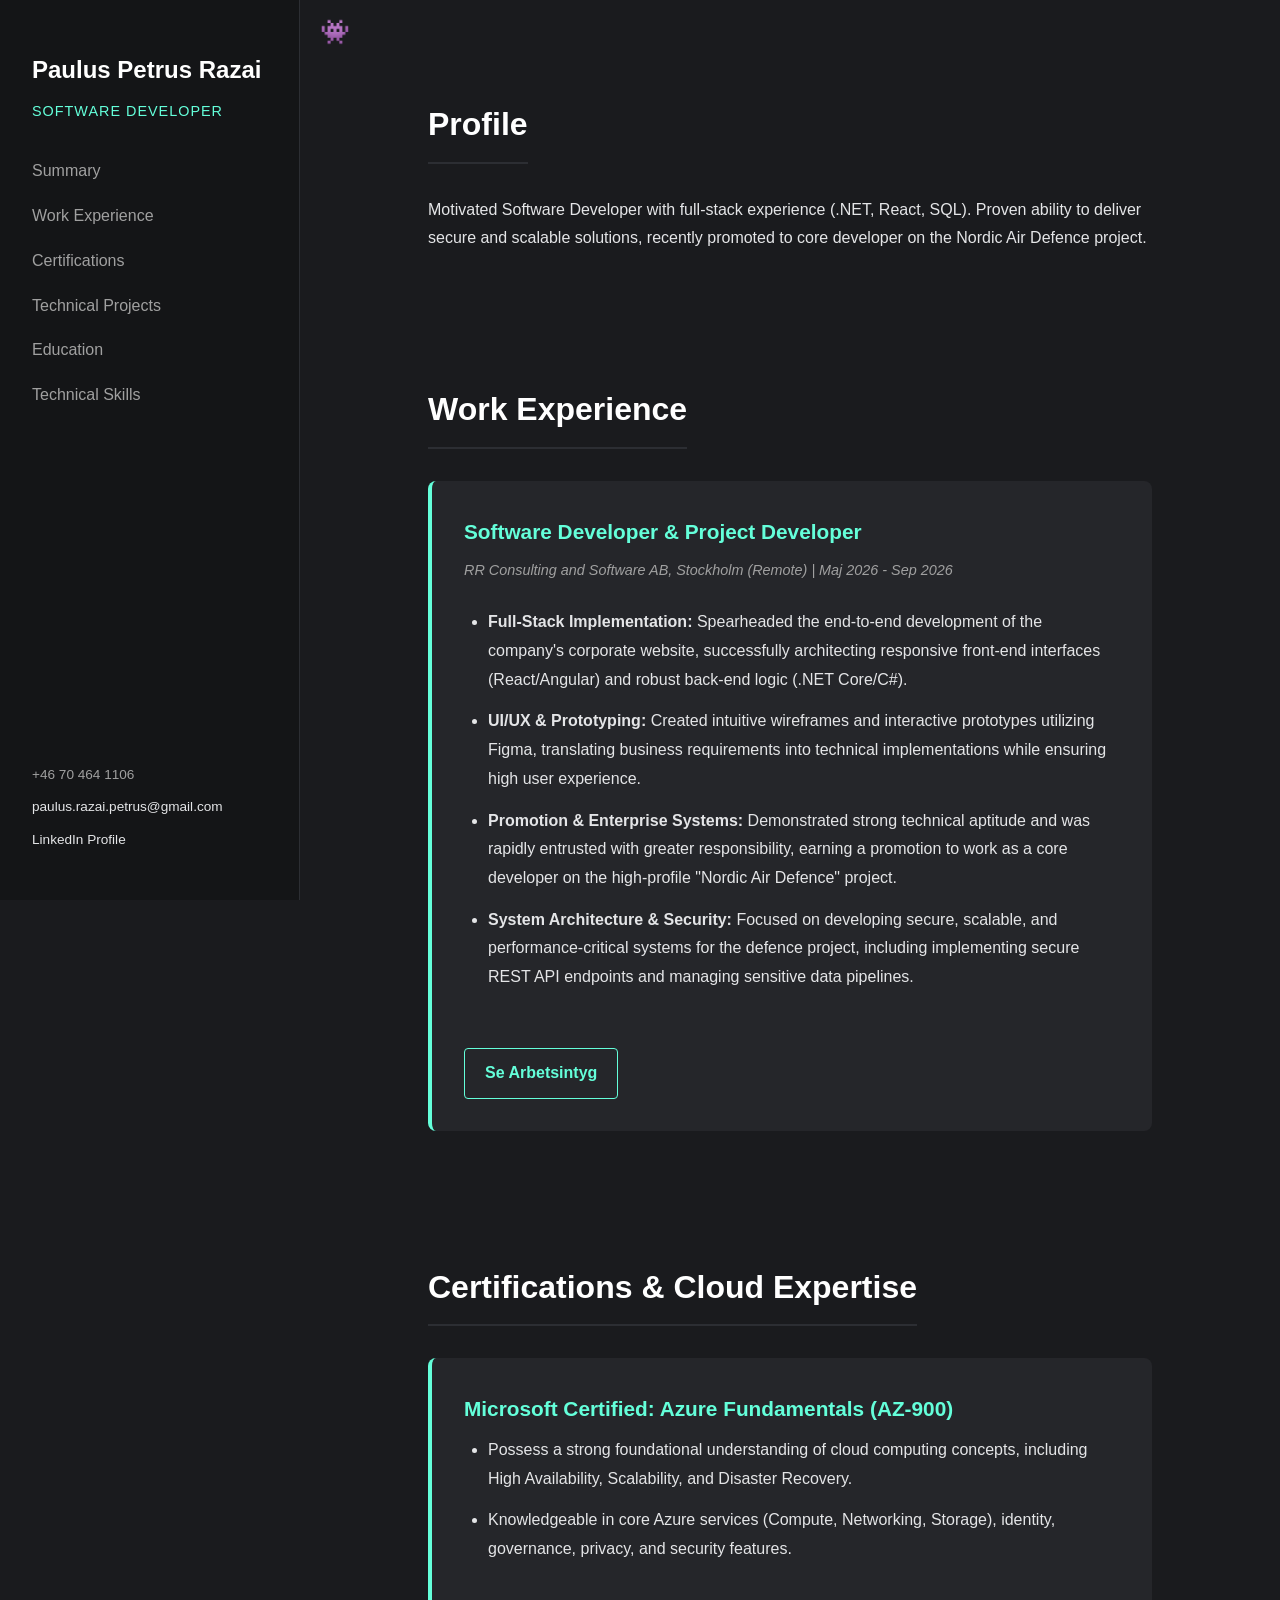
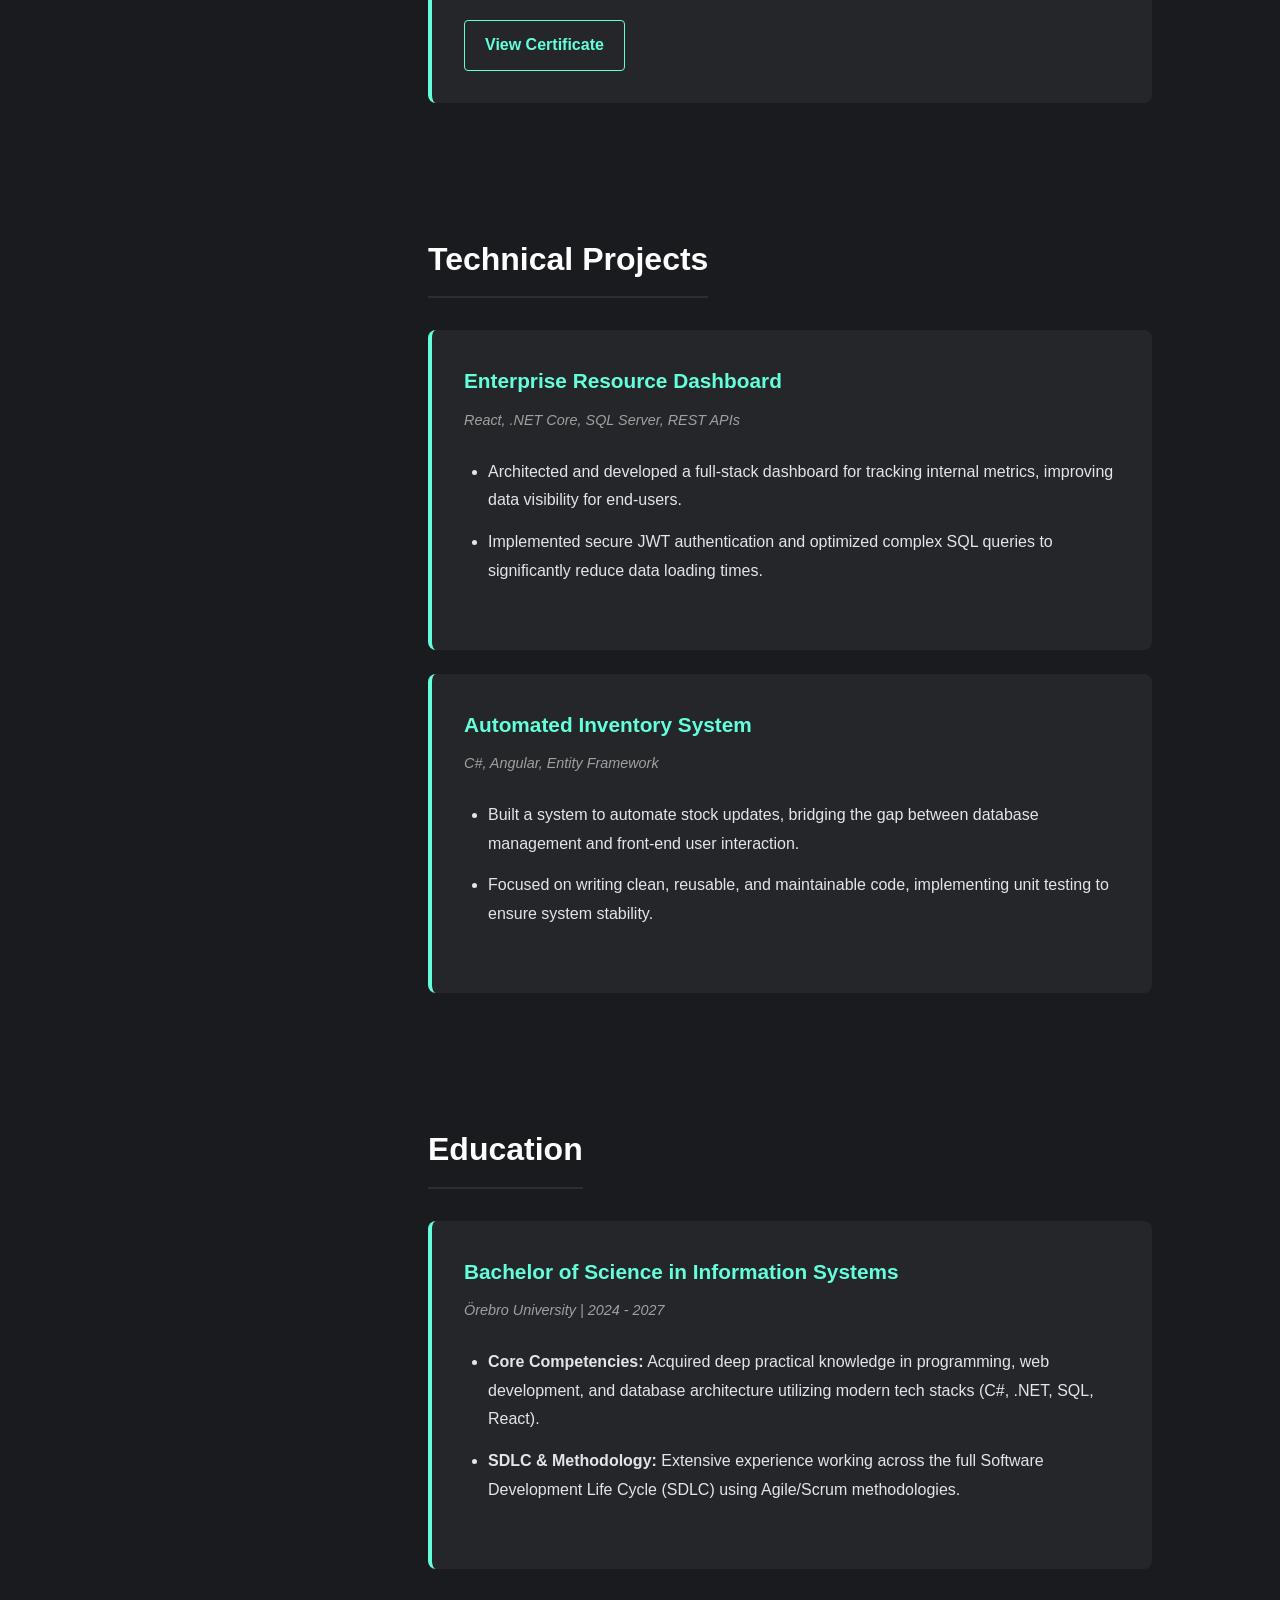
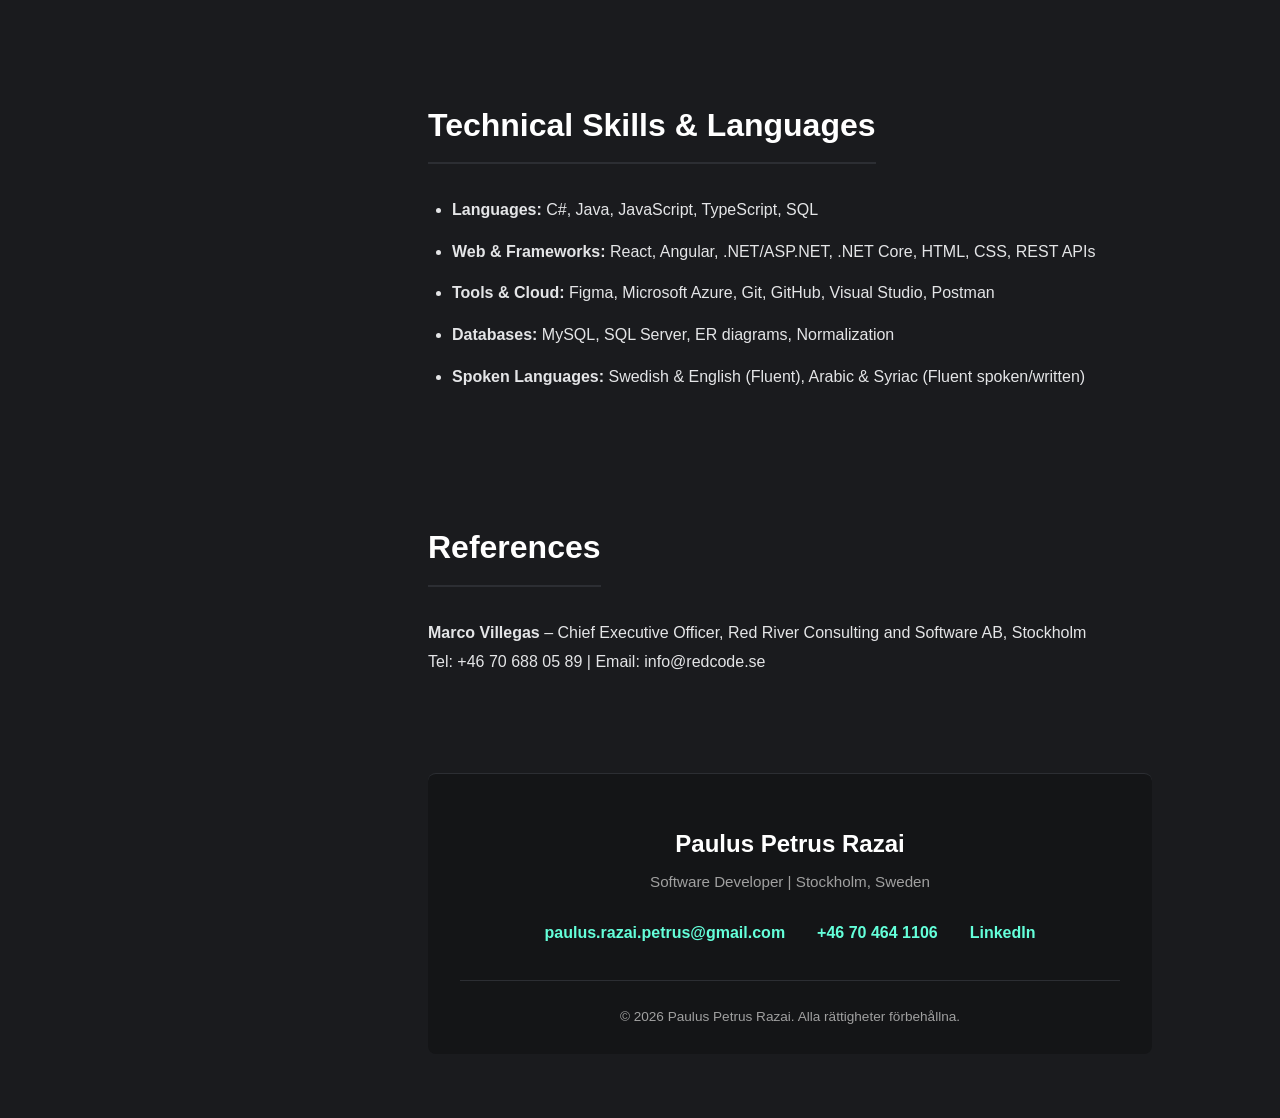
==== index.html @ 46313cf6 "seperate js" ====
<!doctype html>
<html lang="en">
  <head>
    <meta charset="UTF-8" />
    <meta name="viewport" content="width=device-width, initial-scale=1.0" />
    <title>Paulus Razai | Software Developer</title>
    <link rel="stylesheet" href="style.css" />
  </head>
  <body>
    <!-- Den springande gubben -->
    <div id="scroll-runner" class="runner">👾</div>

    <!-- Sidmeny -->
    <nav>
      <h1>Paulus Petrus Razai</h1>
      <p class="title">Software Developer</p>

      <ul>
        <li><a href="#summary">Summary</a></li>
        <li><a href="#experience">Work Experience</a></li>
        <li><a href="#certifications">Certifications</a></li>
        <li><a href="#projects">Technical Projects</a></li>
        <li><a href="#education">Education</a></li>
        <li><a href="#skills">Technical Skills</a></li>
      </ul>

      <div class="contact-info">
        <p>+46 70 464 1106</p>
        <a href="mailto:paulus.razai.petrus@gmail.com"
          >paulus.razai.petrus@gmail.com</a
        >
        <a href="https://www.linkedin.com/in/paulusrazai" target="_blank"
          >LinkedIn Profile</a
        >
      </div>
    </nav>

    <!-- CV Innehåll -->
    <main>
      <section id="summary">
        <h2>Profile</h2>
        <p>
          Motivated Software Developer with full-stack experience (.NET, React,
          SQL). Proven ability to deliver secure and scalable solutions,
          recently promoted to core developer on the Nordic Air Defence project.
        </p>
      </section>

      <section id="experience">
        <h2>Work Experience</h2>

        <div class="job">
          <h3>Software Developer & Project Developer</h3>
          <p class="job-meta">
            RR Consulting and Software AB, Stockholm (Remote) | Maj 2026 - Sep
            2026
          </p>
          <ul class="resume-list">
            <li>
              <strong>Full-Stack Implementation:</strong> Spearheaded the
              end-to-end development of the company's corporate website,
              successfully architecting responsive front-end interfaces
              (React/Angular) and robust back-end logic (.NET Core/C#).
            </li>
            <li>
              <strong>UI/UX & Prototyping:</strong> Created intuitive wireframes
              and interactive prototypes utilizing Figma, translating business
              requirements into technical implementations while ensuring high
              user experience.
            </li>
            <li>
              <strong>Promotion & Enterprise Systems:</strong> Demonstrated
              strong technical aptitude and was rapidly entrusted with greater
              responsibility, earning a promotion to work as a core developer on
              the high-profile "Nordic Air Defence" project.
            </li>
            <li>
              <strong>System Architecture & Security:</strong> Focused on
              developing secure, scalable, and performance-critical systems for
              the defence project, including implementing secure REST API
              endpoints and managing sensitive data pipelines.
            </li>
          </ul>
          <a href="assets/Arbetsintyg - Paulus.pdf" class="btn" target="_blank"
            >Se Arbetsintyg</a
          >
        </div>
      </section>

      <section id="certifications">
        <h2>Certifications & Cloud Expertise</h2>

        <div class="cert-card">
          <h3>Microsoft Certified: Azure Fundamentals (AZ-900)</h3>
          <ul class="resume-list">
            <li>
              Possess a strong foundational understanding of cloud computing
              concepts, including High Availability, Scalability, and Disaster
              Recovery.
            </li>
            <li>
              Knowledgeable in core Azure services (Compute, Networking,
              Storage), identity, governance, privacy, and security features.
            </li>
          </ul>
          <a
            href="https://learn.microsoft.com/api/credentials/share/sv-se/PaulusRazai-4351/CFF54F67EDD32709?sharingId=A875569733AAE2DD"
            class="btn"
            target="_blank"
            >View Certificate</a
          >
        </div>
      </section>

      <section id="projects">
        <h2>Technical Projects</h2>

        <div class="job">
          <h3>Enterprise Resource Dashboard</h3>
          <p class="job-meta">React, .NET Core, SQL Server, REST APIs</p>
          <ul class="resume-list">
            <li>
              Architected and developed a full-stack dashboard for tracking
              internal metrics, improving data visibility for end-users.
            </li>
            <li>
              Implemented secure JWT authentication and optimized complex SQL
              queries to significantly reduce data loading times.
            </li>
          </ul>
        </div>

        <div class="job">
          <h3>Automated Inventory System</h3>
          <p class="job-meta">C#, Angular, Entity Framework</p>
          <ul class="resume-list">
            <li>
              Built a system to automate stock updates, bridging the gap between
              database management and front-end user interaction.
            </li>
            <li>
              Focused on writing clean, reusable, and maintainable code,
              implementing unit testing to ensure system stability.
            </li>
          </ul>
        </div>
      </section>

      <section id="education">
        <h2>Education</h2>

        <div class="job">
          <h3>Bachelor of Science in Information Systems</h3>
          <p class="job-meta">Örebro University | 2024 - 2027</p>
          <ul class="resume-list">
            <li>
              <strong>Core Competencies:</strong> Acquired deep practical
              knowledge in programming, web development, and database
              architecture utilizing modern tech stacks (C#, .NET, SQL, React).
            </li>
            <li>
              <strong>SDLC & Methodology:</strong> Extensive experience working
              across the full Software Development Life Cycle (SDLC) using
              Agile/Scrum methodologies.
            </li>
          </ul>
        </div>
      </section>

      <section id="skills">
        <h2>Technical Skills & Languages</h2>
        <ul class="resume-list">
          <li>
            <strong>Languages:</strong> C#, Java, JavaScript, TypeScript, SQL
          </li>
          <li>
            <strong>Web & Frameworks:</strong> React, Angular, .NET/ASP.NET,
            .NET Core, HTML, CSS, REST APIs
          </li>
          <li>
            <strong>Tools & Cloud:</strong> Figma, Microsoft Azure, Git, GitHub,
            Visual Studio, Postman
          </li>
          <li>
            <strong>Databases:</strong> MySQL, SQL Server, ER diagrams,
            Normalization
          </li>
          <li>
            <strong>Spoken Languages:</strong> Swedish & English (Fluent),
            Arabic & Syriac (Fluent spoken/written)
          </li>
        </ul>
      </section>

      <section id="references">
        <h2>References</h2>
        <p>
          <strong>Marco Villegas</strong> – Chief Executive Officer, Red River
          Consulting and Software AB, Stockholm<br />
          Tel: +46 70 688 05 89 | Email: info@redcode.se
        </p>
      </section>

      <!-- Längst ner i main-taggen -->
      <footer>
        <div class="footer-content">
          <h3>Paulus Petrus Razai</h3>
          <p>Software Developer | Stockholm, Sweden</p>
          <div class="footer-links">
            <a href="mailto:paulus.razai.petrus@gmail.com"
              >paulus.razai.petrus@gmail.com</a
            >
            <a href="tel:+46704641106">+46 70 464 1106</a>
            <a href="https://www.linkedin.com/in/paulusrazai" target="_blank"
              >LinkedIn</a
            >
          </div>
        </div>
        <div class="footer-bottom">
          <p>&copy; 2026 Paulus Petrus Razai. Alla rättigheter förbehållna.</p>
        </div>
      </footer>
    </main>
    <script src="script.js"></script>
  </body>
</html>
---- style.css ----
/* Grundinställningar för en luftig och modern känsla */
:root {
  --bg-color: #1a1b1e;
  --sidebar-bg: #141517;
  --text-main: #e4e5e7;
  --text-muted: #a0a0a0;
  --accent: #64ffda;
  --accent-hover: #4cdbba;
}

* {
  box-sizing: border-box;
  margin: 0;
  padding: 0;
}

html {
  scroll-behavior: smooth;
}

body {
  font-family: "Segoe UI", Tahoma, Geneva, Verdana, sans-serif;
  background-color: var(--bg-color);
  color: var(--text-main);
  line-height: 1.8;
  display: flex;
}

/* Sidmenyn (Fixed) */
nav {
  width: 300px;
  background-color: var(--sidebar-bg);
  height: 100vh;
  position: fixed;
  padding: 3rem 2rem;
  display: flex;
  flex-direction: column;
  border-right: 1px solid #2c2e33;
}

nav h1 {
  font-size: 1.5rem;
  margin-bottom: 0.5rem;
  color: #ffffff;
}

nav p.title {
  color: var(--accent);
  font-size: 0.9rem;
  margin-bottom: 2rem;
  text-transform: uppercase;
  letter-spacing: 1px;
}

nav ul {
  list-style: none;
  display: flex;
  flex-direction: column;
  gap: 1rem;
}

nav ul li a {
  color: var(--text-muted);
  text-decoration: none;
  font-size: 1rem;
  transition: color 0.3s ease;
}

nav ul li a:hover {
  color: var(--accent);
}

.contact-info {
  margin-top: auto;
  font-size: 0.85rem;
  color: var(--text-muted);
}

.contact-info a {
  color: var(--text-main);
  text-decoration: none;
  display: block;
  margin-top: 0.5rem;
}

/* Huvudinnehållet */
main {
  margin-left: 300px;
  padding: 4rem 10%;
  max-width: 1200px;
}

section {
  margin-bottom: 6rem;
  padding-top: 2rem;
}

h2 {
  font-size: 2rem;
  margin-bottom: 2rem;
  color: #ffffff;
  border-bottom: 2px solid #2c2e33;
  padding-bottom: 0.5rem;
  display: inline-block;
}

h3 {
  font-size: 1.3rem;
  color: var(--accent);
  margin-bottom: 0.5rem;
}

.job-meta {
  color: var(--text-muted);
  font-size: 0.9rem;
  margin-bottom: 1.5rem;
  font-style: italic;
}

ul.resume-list {
  list-style-type: disc;
  padding-left: 1.5rem;
  margin-bottom: 2rem;
}

ul.resume-list li {
  margin-bottom: 0.8rem;
}

/* Certifikat-knappar */
.cert-card {
  background-color: #25262a;
  padding: 2rem;
  border-radius: 8px;
  border-left: 4px solid var(--accent);
  margin-bottom: 1.5rem;
}

.btn {
  display: inline-block;
  margin-top: 1.5rem;
  padding: 10px 20px;
  background-color: transparent;
  color: var(--accent);
  border: 1px solid var(--accent);
  border-radius: 4px;
  text-decoration: none;
  font-weight: bold;
  transition: all 0.3s ease;
}

.btn:hover {
  background-color: var(--accent);
  color: var(--bg-color);
}

/* Mobilanpassning */
/* Mobilanpassning */
@media (max-width: 900px) {
  body {
    flex-direction: column;
  }
  nav {
    width: 100%;
    height: auto;
    position: sticky; /* Gör att menyn låses fast i toppen */
    top: 0;
    z-index: 1000;
    padding: 1rem 5%;
    border-right: none;
    border-bottom: 1px solid #2c2e33;
    background-color: var(
      --sidebar-bg
    ); /* Svart bakgrund så texten inte krockar */
    display: flex;
    flex-direction: column;
  }
  nav h1 {
    font-size: 1.2rem;
    margin-bottom: 0;
  }
  nav p.title,
  .contact-info {
    display: none; /* Döljs i menyn på mobilen för att spara skärmhöjd */
  }
  nav ul {
    flex-direction: row;
    overflow-x: auto; /* Låter menylänkarna skrollas i sidled */
    white-space: nowrap;
    gap: 1.5rem;
    padding-top: 0.8rem;
    padding-bottom: 0.2rem;
  }
  /* Gömmer den fula skroll-listen men behåller funktionen */
  nav ul::-webkit-scrollbar {
    display: none;
  }
  main {
    margin-left: 0;
    padding: 2rem 5%;
  }
}

/* --- Sväveffekt på jobberfarenheter och certifikat --- */
/* Uppdatera den befintliga .cert-card så här, och lägg till .job bredvid */
.cert-card,
.job {
  background-color: #25262a;
  padding: 2rem;
  border-radius: 8px;
  border-left: 4px solid var(--accent);
  margin-bottom: 1.5rem;
  transition:
    transform 0.3s ease,
    box-shadow 0.3s ease;
}

.job:hover,
.cert-card:hover {
  transform: translateY(-6px);
  box-shadow: 0 12px 24px rgba(0, 0, 0, 0.4);
}

/* --- Mjuka inladdningsanimationer för hela sidan --- */
@keyframes fadeSlideUp {
  from {
    opacity: 0;
    transform: translateY(30px);
  }
  to {
    opacity: 1;
    transform: translateY(0);
  }
}

section {
  animation: fadeSlideUp 0.8s ease-out forwards;
  opacity: 0; /* Håller sektionen osynlig tills animationen startar */
}

/* Fördröjer varje sektion lite grann för en kaskad-effekt */
section:nth-of-type(1) {
  animation-delay: 0.1s;
}
section:nth-of-type(2) {
  animation-delay: 0.3s;
}
section:nth-of-type(3) {
  animation-delay: 0.5s;
}
section:nth-of-type(4) {
  animation-delay: 0.7s;
}
section:nth-of-type(5) {
  animation-delay: 0.9s;
}
section:nth-of-type(6) {
  animation-delay: 1.1s;
}

/* --- Sidfot (Footer) --- */
footer {
  background-color: var(--sidebar-bg);
  padding: 3rem 2rem 1.5rem;
  margin-top: 4rem; /* Skapar luft mellan referenserna och sidfoten */
  border-top: 1px solid #2c2e33;
  border-radius: 8px;
  text-align: center;
  animation: fadeSlideUp 1.3s ease-out forwards;
  opacity: 0;
}

.footer-content h3 {
  font-size: 1.5rem;
  color: #ffffff;
  margin-bottom: 0.2rem;
  border-bottom: none;
}

.footer-content p {
  color: var(--text-muted);
  margin-bottom: 1.5rem;
  font-size: 0.95rem;
}

.footer-links {
  display: flex;
  justify-content: center;
  gap: 2rem;
  margin-bottom: 2rem;
  flex-wrap: wrap; /* Gör att länkarna hamnar på nya rader om skärmen är väldigt smal */
}

.footer-links a {
  color: var(--accent);
  text-decoration: none;
  font-weight: bold;
  transition: color 0.3s ease;
}

.footer-links a:hover {
  color: var(--bg-color);
  background-color: var(--accent);
  padding: 0 5px;
  border-radius: 3px;
}

.footer-bottom {
  border-top: 1px solid #2c2e33;
  padding-top: 1.5rem;
  font-size: 0.85rem;
  color: var(--text-muted);
}

/* --- Den springande roboten --- */
#scroll-runner {
  position: fixed;
  top: 10px; /* Högst upp på datorskärmar */
  left: 0;
  font-size: 1.5rem;
  z-index: 10000;
  pointer-events: none;
  transition: transform 0.15s ease-out;
}

/* Anpassning enbart för mobilskärmar */
@media (max-width: 900px) {
  #scroll-runner {
    top: 130px; /* Flyttas ner under menyn på mobilen */
  }
}

/* Skapar en studsande löprörelse */
.runner {
  display: inline-block;
  animation: robotRun 0.4s infinite alternate ease-in-out;
}

@keyframes robotRun {
  0% {
    transform: translateY(0) scaleX(var(--dir, 1));
  }
  100% {
    transform: translateY(-4px) scaleX(var(--dir, 1));
  }
}
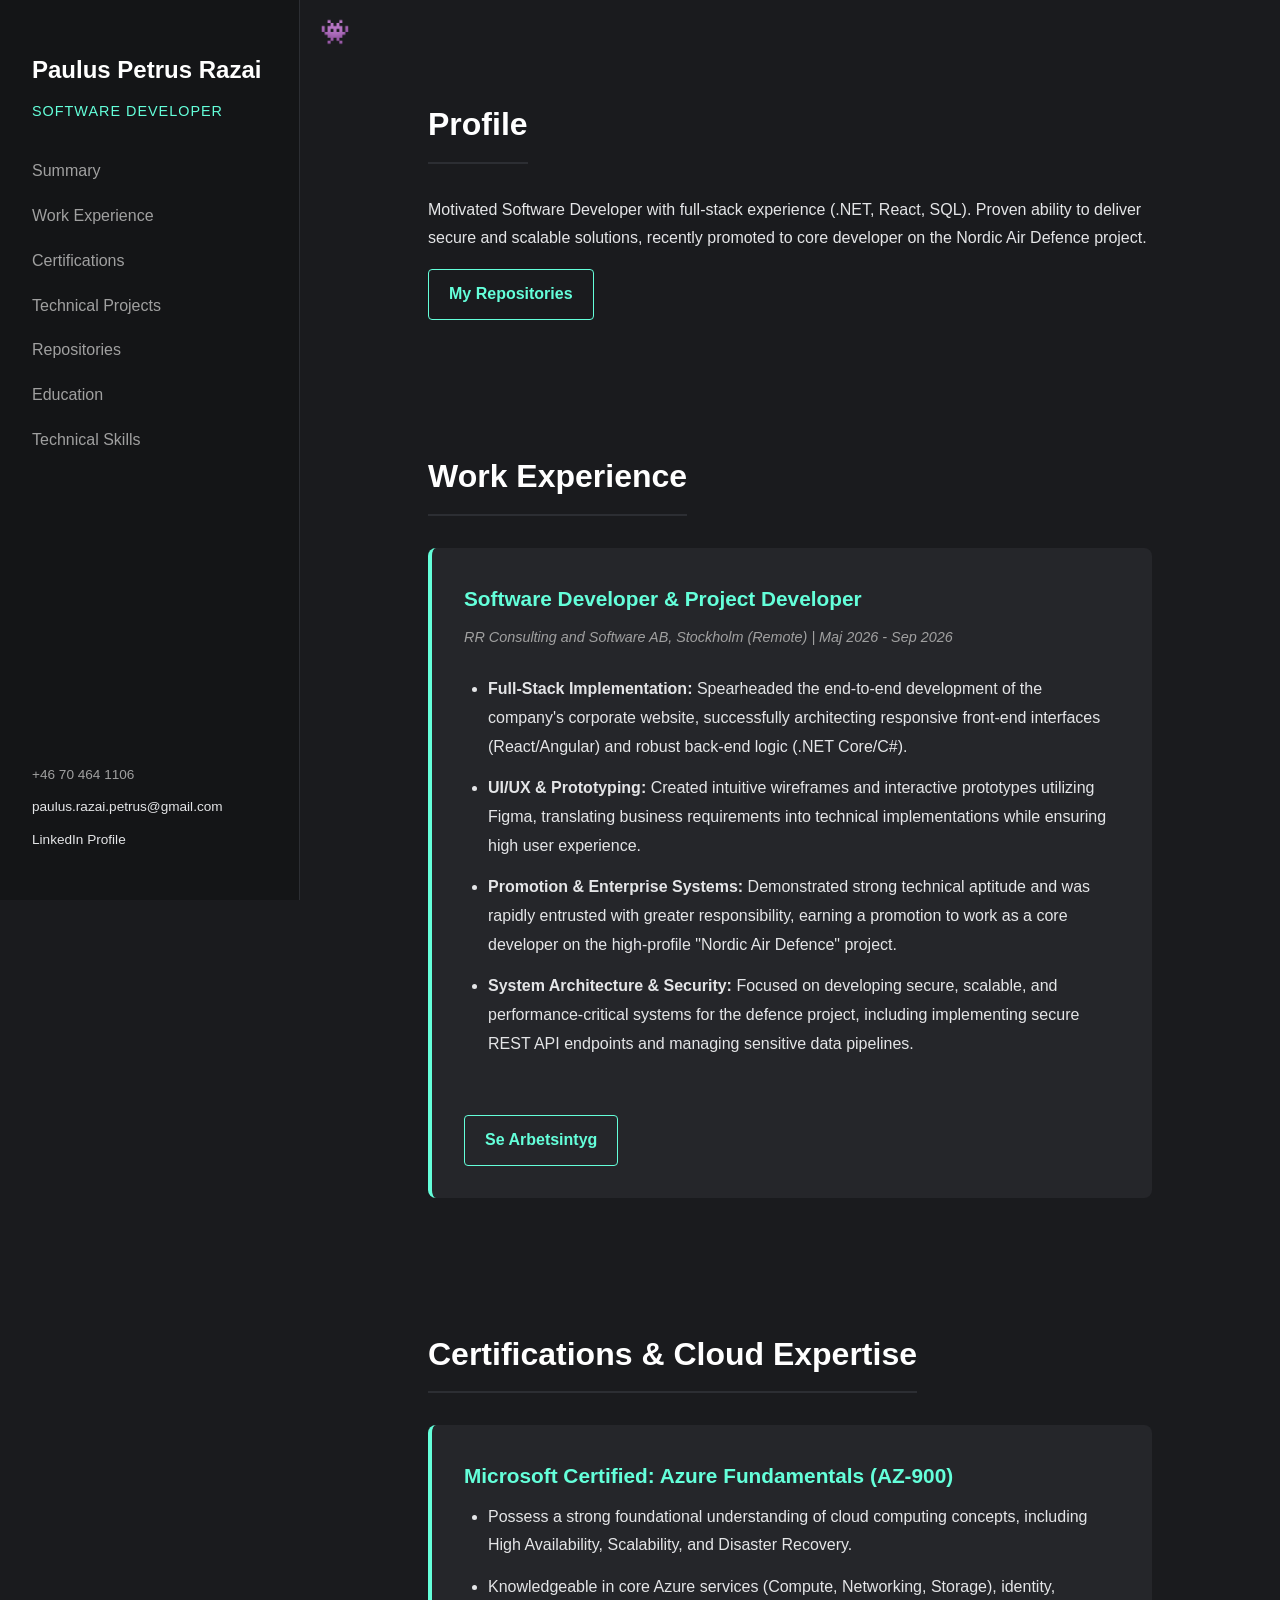
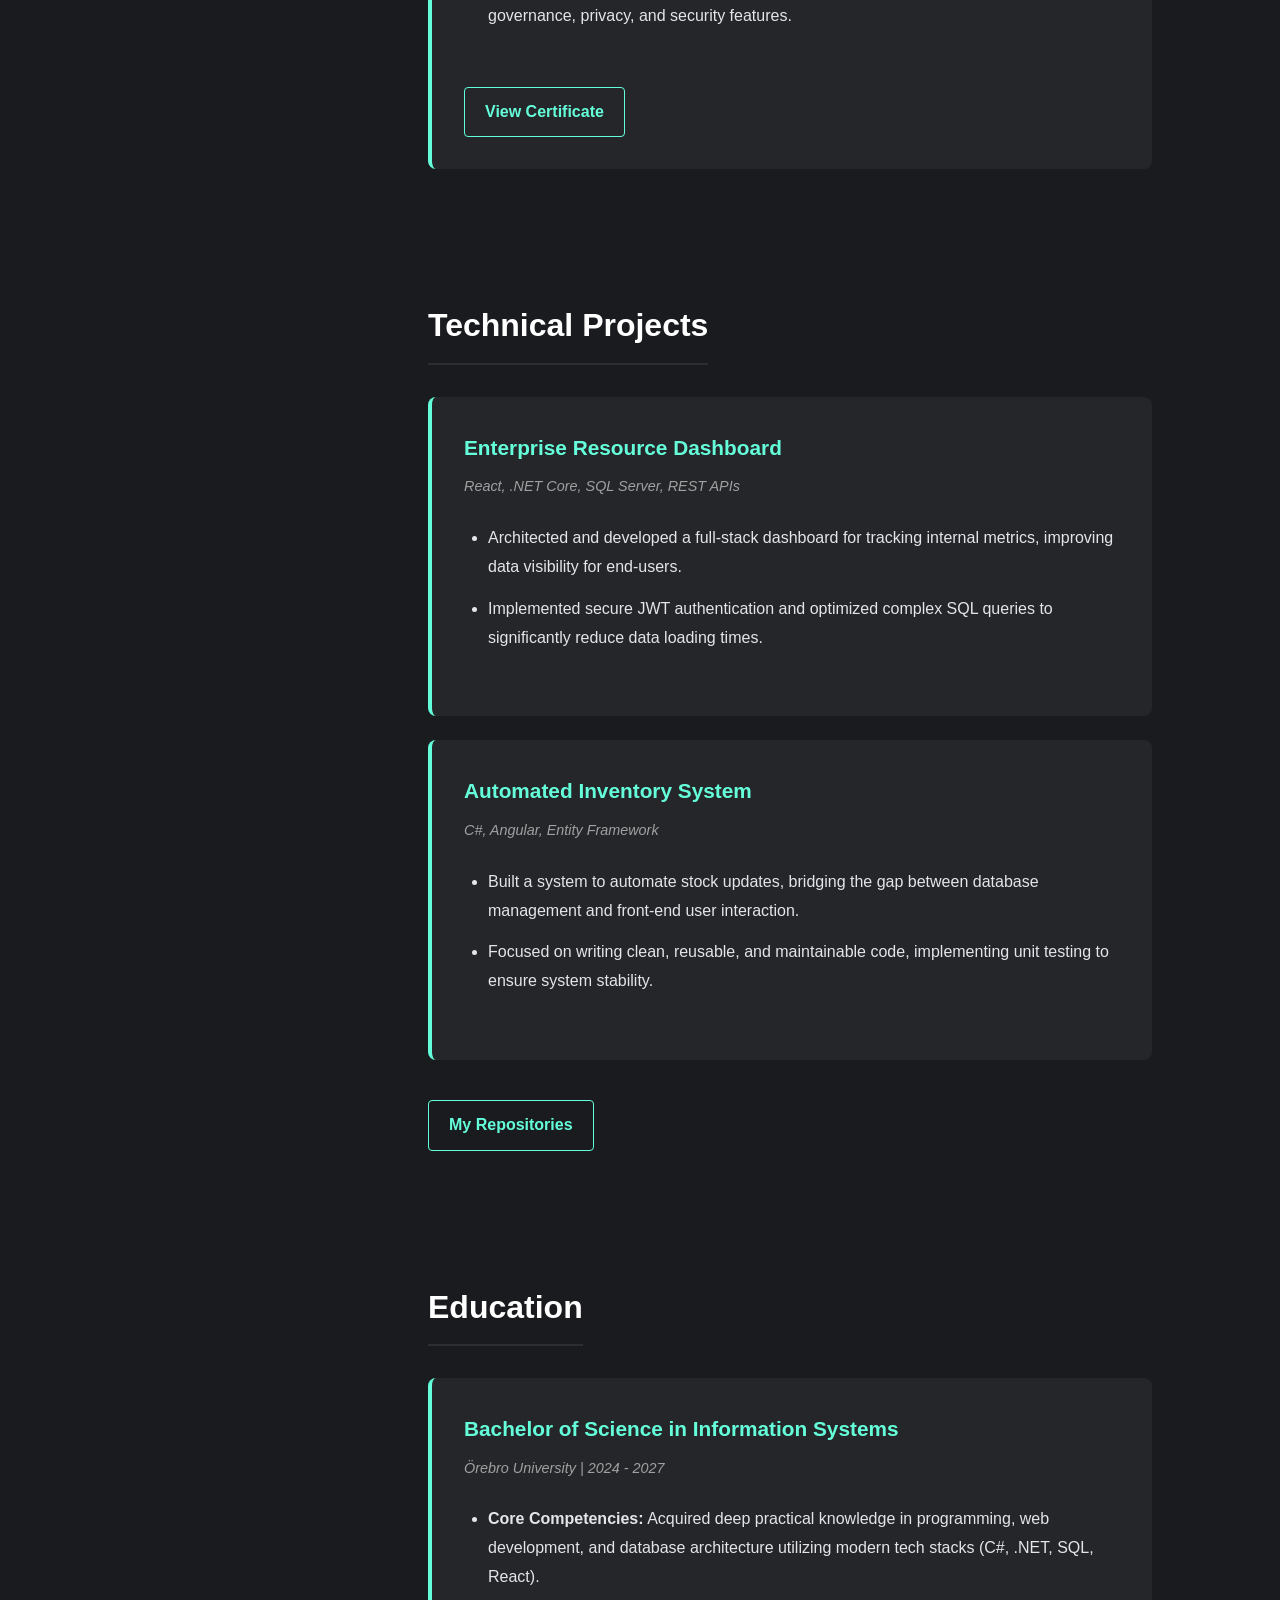
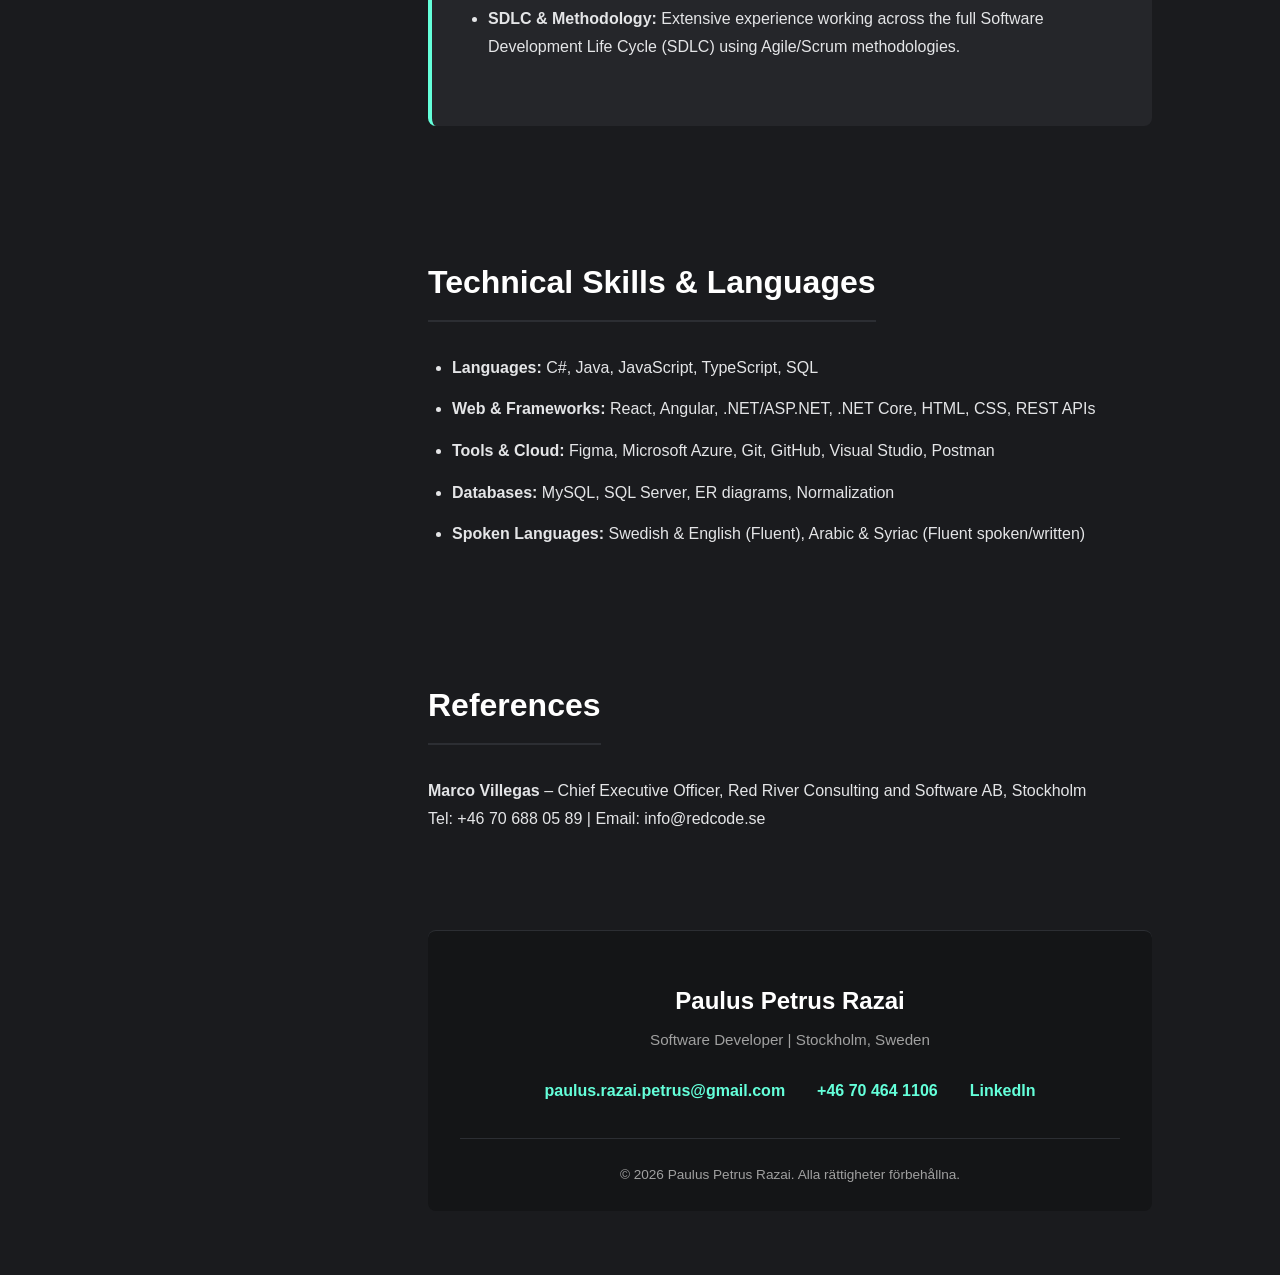
==== commit 1e192c9c: "repo buttons" ====
--- a/index.html
+++ b/index.html
@@ -20,6 +20,7 @@
         <li><a href="#experience">Work Experience</a></li>
         <li><a href="#certifications">Certifications</a></li>
         <li><a href="#projects">Technical Projects</a></li>
+        <li><a href="projects.html">Repositories</a></li>
         <li><a href="#education">Education</a></li>
         <li><a href="#skills">Technical Skills</a></li>
       </ul>
@@ -44,6 +45,9 @@
           SQL). Proven ability to deliver secure and scalable solutions,
           recently promoted to core developer on the Nordic Air Defence project.
         </p>
+        <a href="projects.html" class="btn" style="margin-top: 1rem"
+          >My Repositories</a
+        >
       </section>
 
       <section id="experience">
@@ -144,6 +148,9 @@
             </li>
           </ul>
         </div>
+        <a href="projects.html" class="btn" style="margin-top: 1rem"
+          >My Repositories</a
+        >
       </section>
 
       <section id="education">
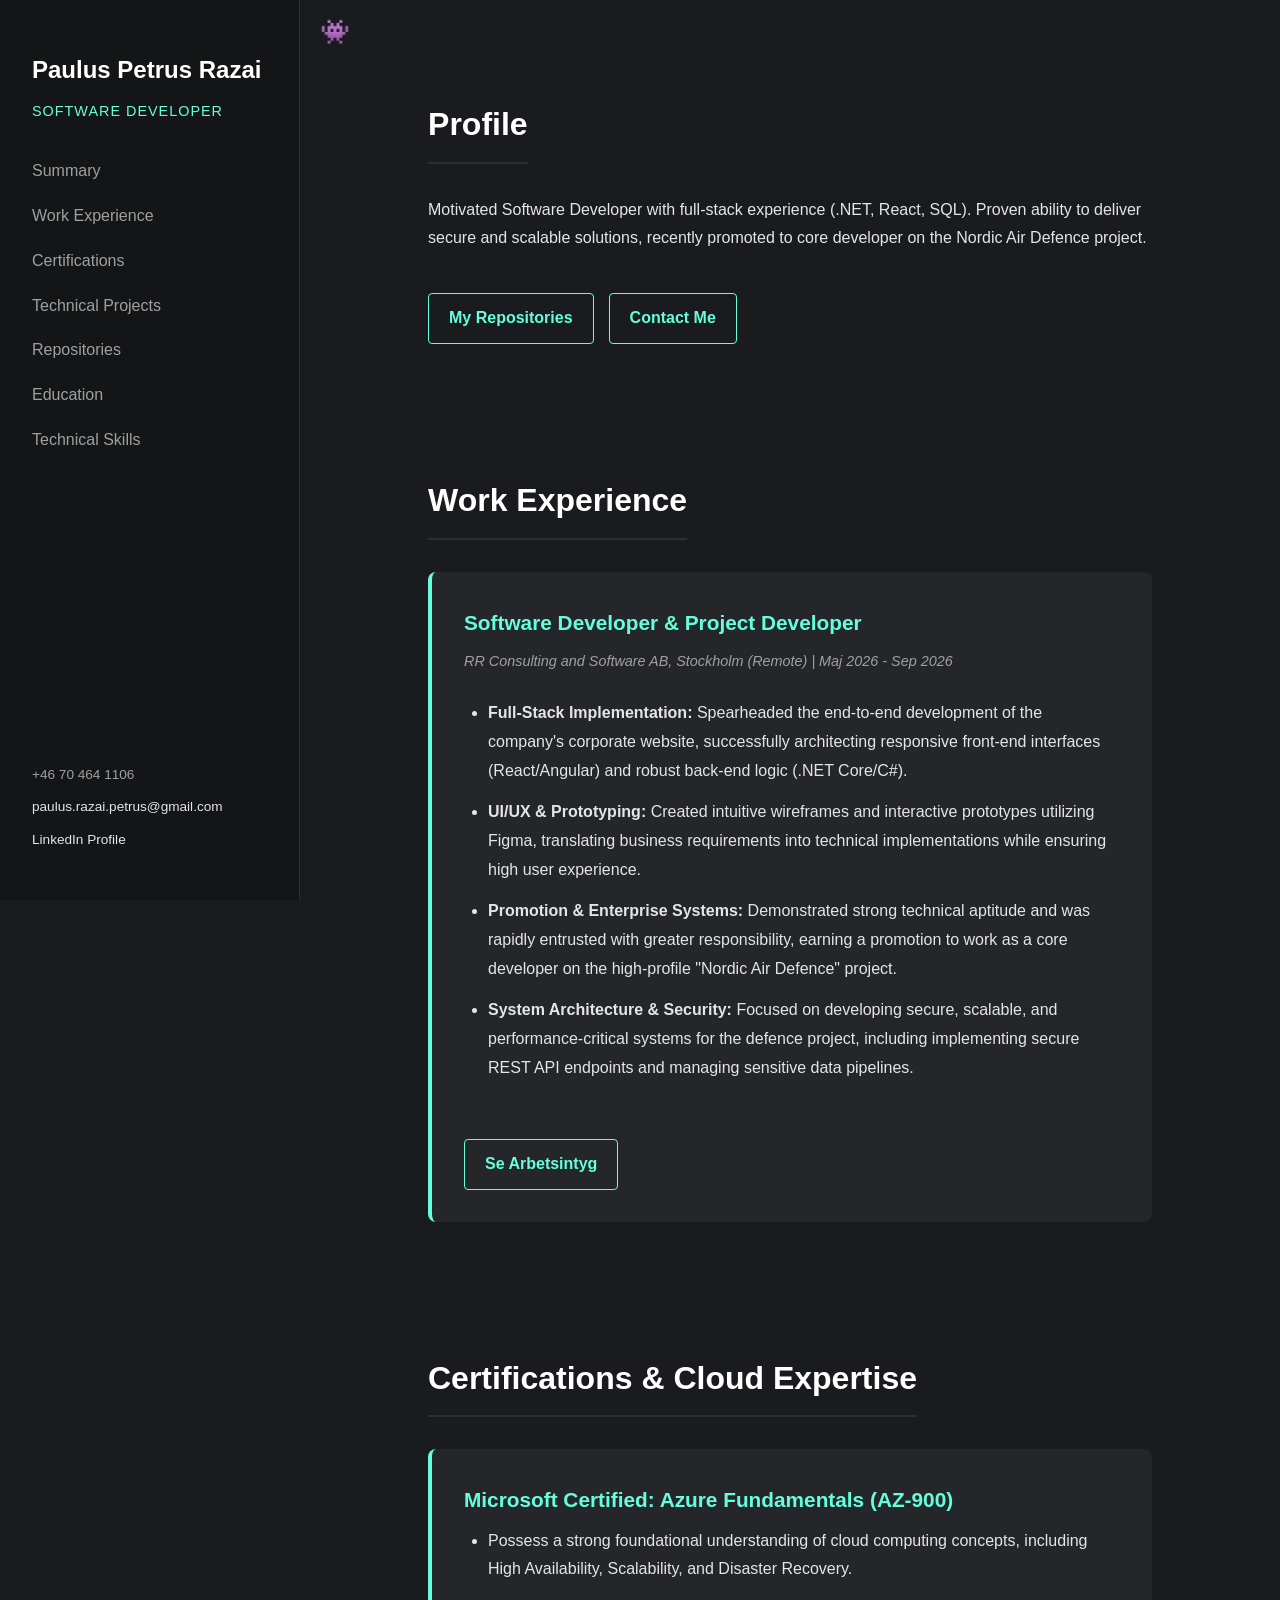
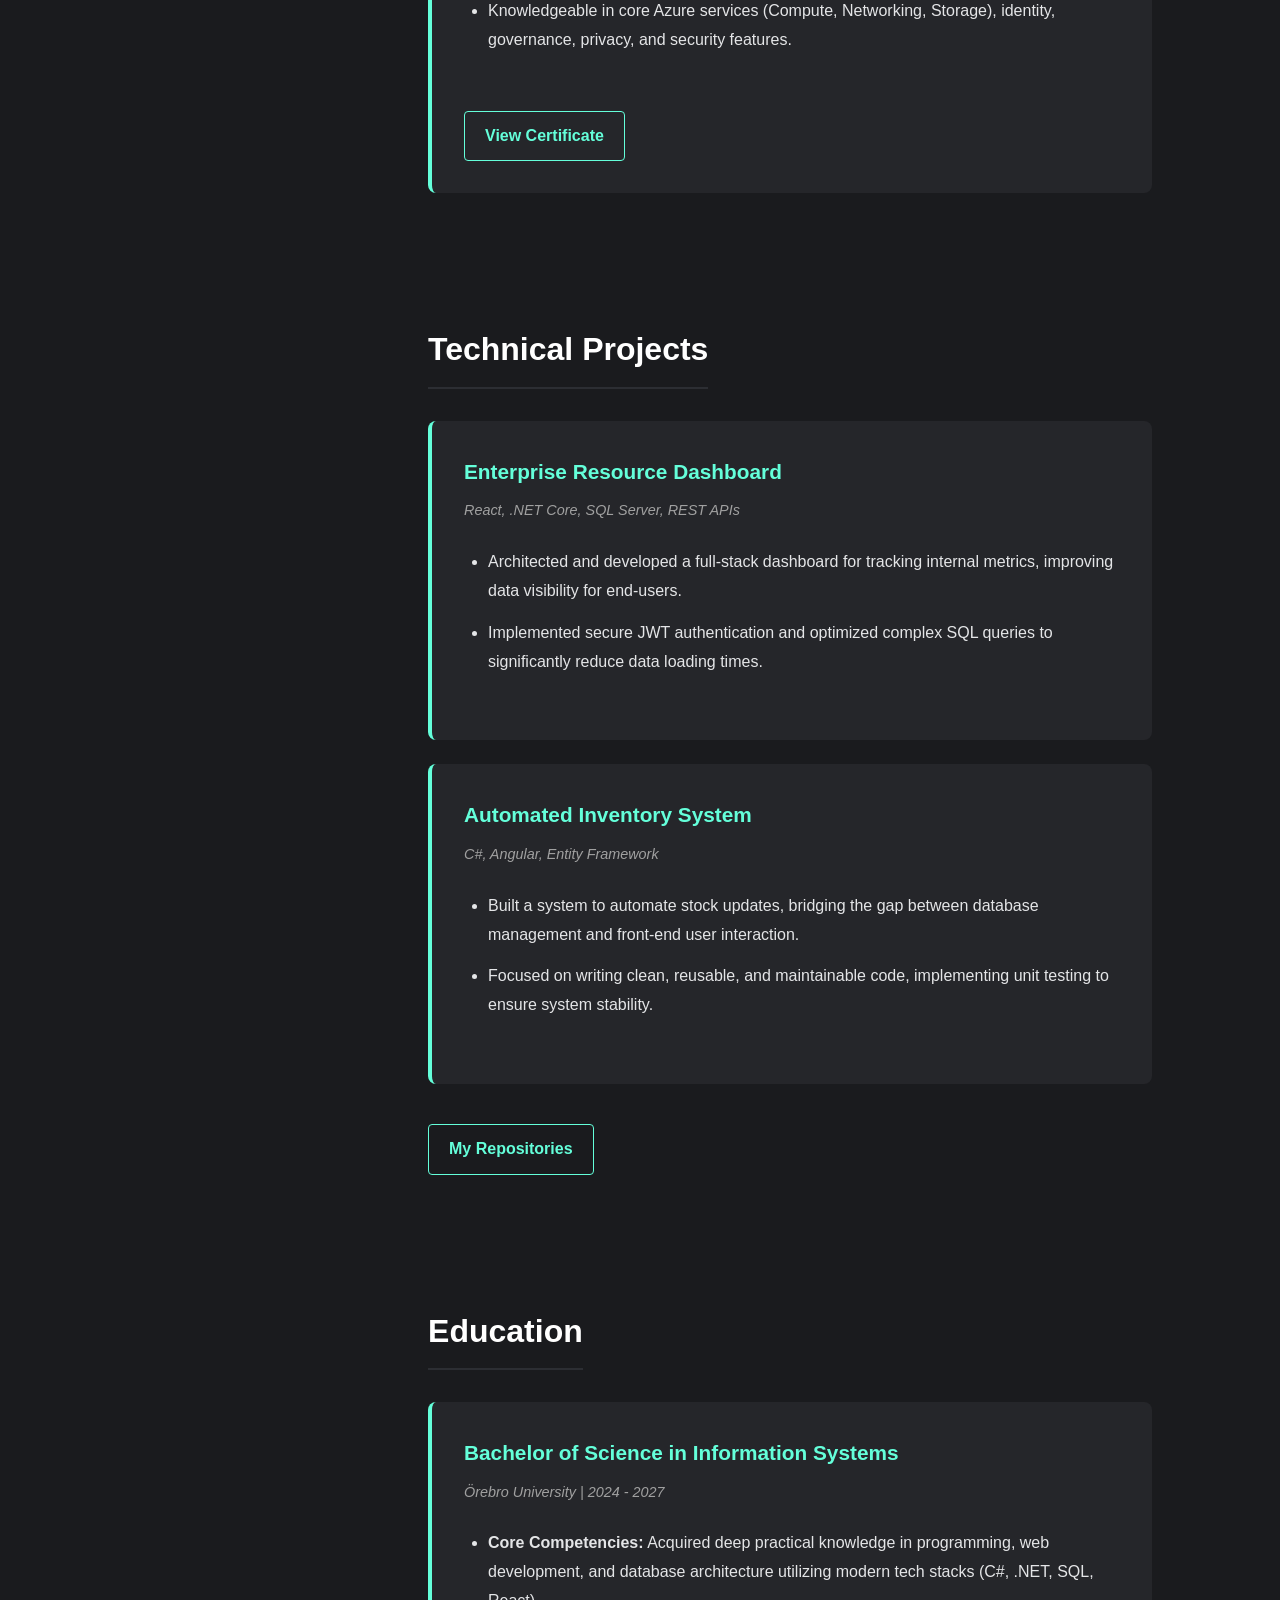
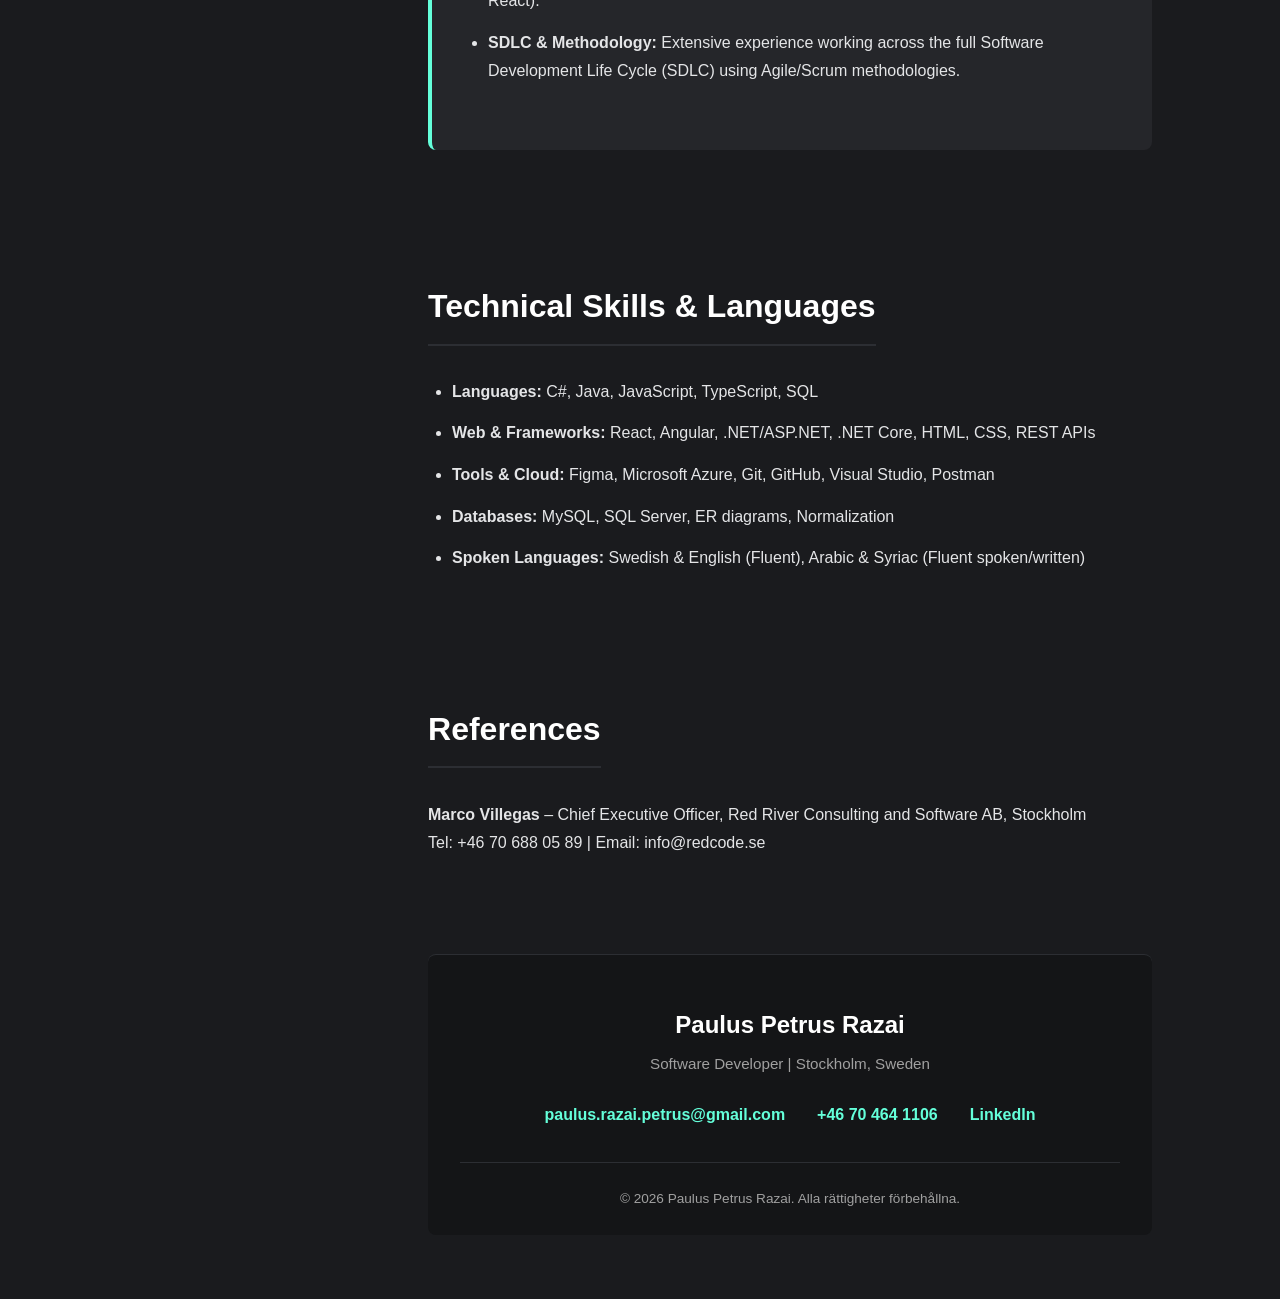
==== commit c1dc3c37: "contact me" ====
--- a/index.html
+++ b/index.html
@@ -45,9 +45,13 @@
           SQL). Proven ability to deliver secure and scalable solutions,
           recently promoted to core developer on the Nordic Air Defence project.
         </p>
-        <a href="projects.html" class="btn" style="margin-top: 1rem"
-          >My Repositories</a
-        >
+
+        <div
+          style="display: flex; gap: 15px; margin-top: 1rem; flex-wrap: wrap"
+        >
+          <a href="projects.html" class="btn">My Repositories</a>
+          <a href="#contact-footer" class="btn">Contact Me</a>
+        </div>
       </section>
 
       <section id="experience">
@@ -209,7 +213,7 @@
       </section>
 
       <!-- Längst ner i main-taggen -->
-      <footer>
+      <footer id="contact-footer">
         <div class="footer-content">
           <h3>Paulus Petrus Razai</h3>
           <p>Software Developer | Stockholm, Sweden</p>
--- a/style.css
+++ b/style.css
@@ -326,7 +326,7 @@
 /* Anpassning enbart för mobilskärmar */
 @media (max-width: 900px) {
   #scroll-runner {
-    top: 130px; /* Flyttas ner under menyn på mobilen */
+    top: 160px; /* Flyttas ner under menyn på mobilen */
   }
 }
 
@@ -344,3 +344,53 @@
     transform: translateY(-4px) scaleX(var(--dir, 1));
   }
 }
+
+/* --- Sjuk övergångsanimation för roboten (Centrerad) --- */
+.warp-speed {
+  /* Tvingar roboten till mitten av skärmen */
+  top: 50vh !important;
+  left: 50vw !important;
+  /* Skapar en mjuk flygtur in till mitten innan animationen tar över */
+  transition:
+    top 0.4s ease-out,
+    left 0.4s ease-out !important;
+  /* Kör själva snurren */
+  animation: centerWarp 1.2s ease-in-out forwards !important;
+}
+
+@keyframes centerWarp {
+  0% {
+    transform: translate(-50%, -50%) scale(1) rotate(0deg);
+  }
+  50% {
+    /* Växer till och spinner i mitten av skärmen */
+    transform: translate(-50%, -50%) scale(4) rotate(720deg);
+    opacity: 1;
+  }
+  100% {
+    /* Zoomar in extremt nära och försvinner (som att den flyger in i kameran) */
+    transform: translate(-50%, -50%) scale(15) rotate(1440deg);
+    opacity: 0;
+  }
+}
+
+/* --- Skrollbar meny för mindre skärmar --- */
+@media (max-width: 900px) {
+  nav ul {
+    display: flex;
+    flex-direction: row;
+    overflow-x: auto;
+    white-space: nowrap;
+    padding-bottom: 10px;
+    gap: 15px;
+    /* Döljer rullningslisten för en renare look */
+    scrollbar-width: none;
+    -ms-overflow-style: none;
+  }
+  nav ul::-webkit-scrollbar {
+    display: none;
+  }
+  nav li {
+    margin-bottom: 0;
+  }
+}
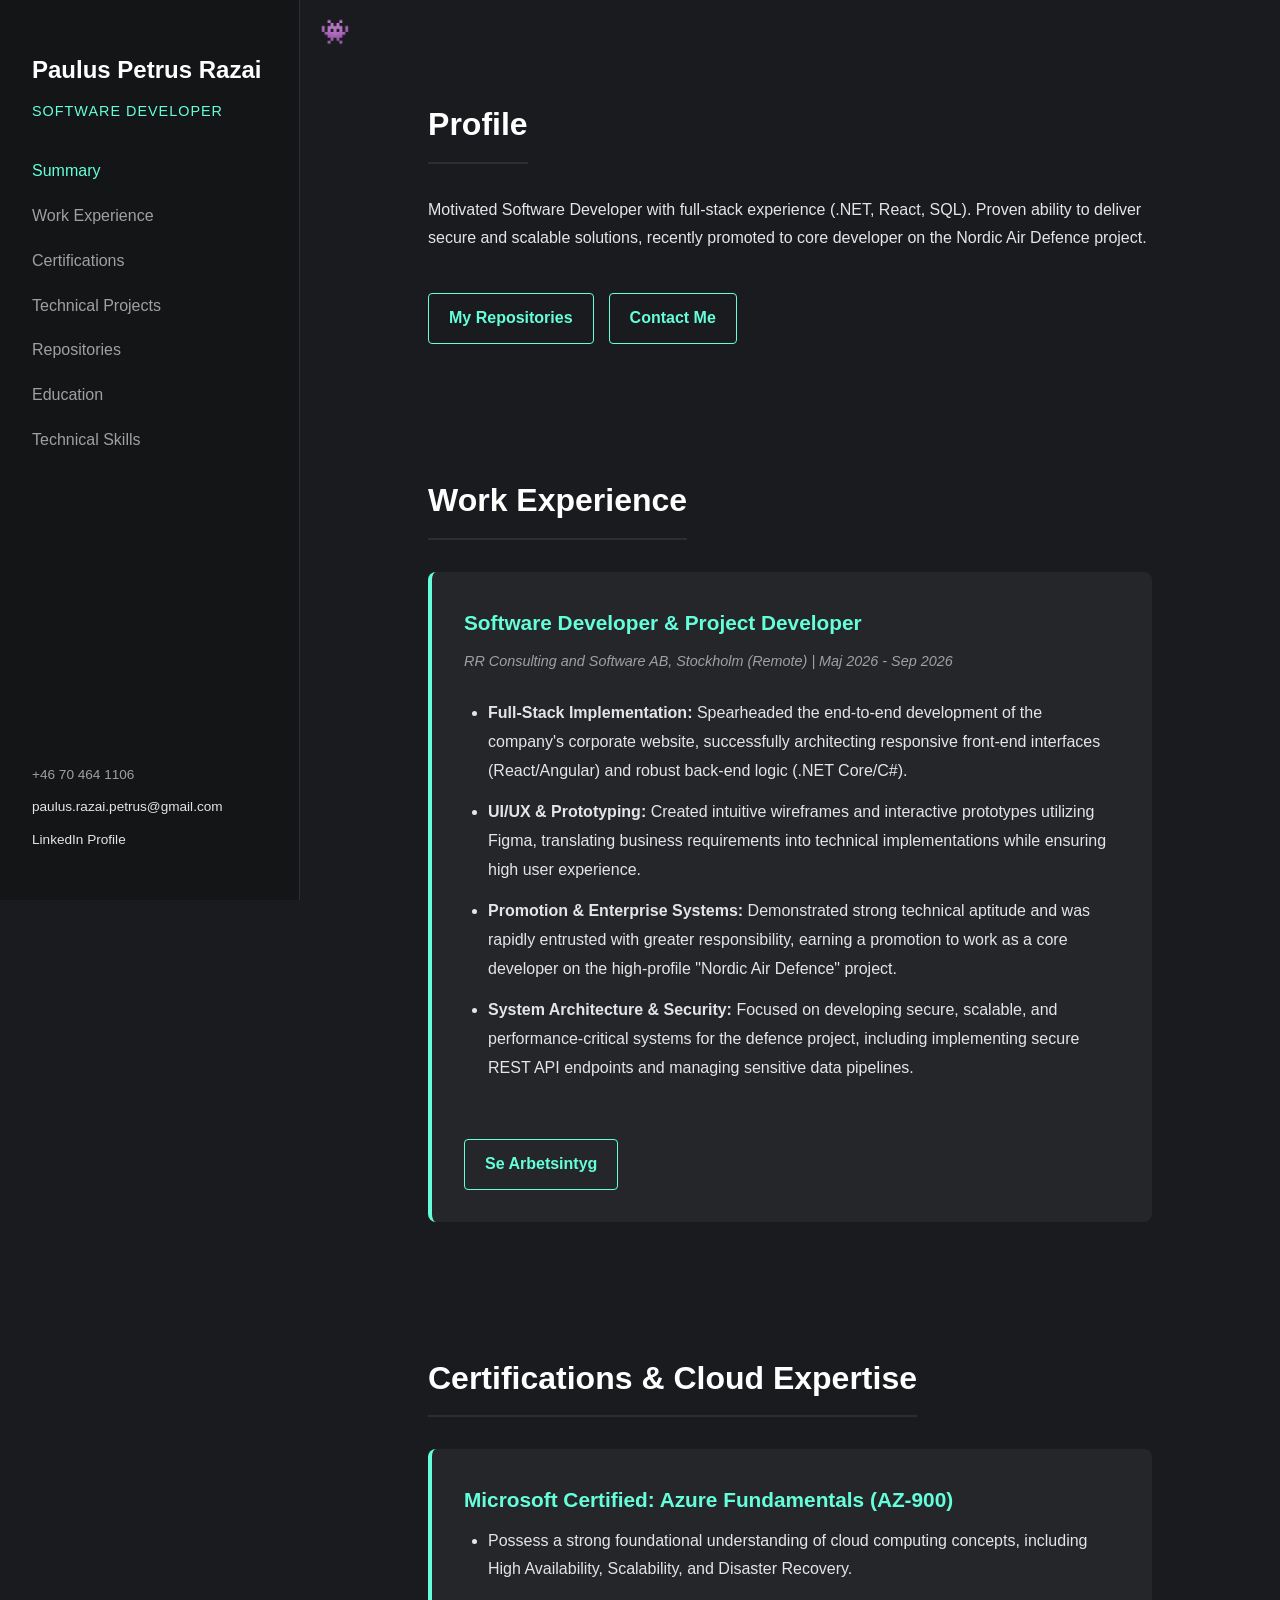
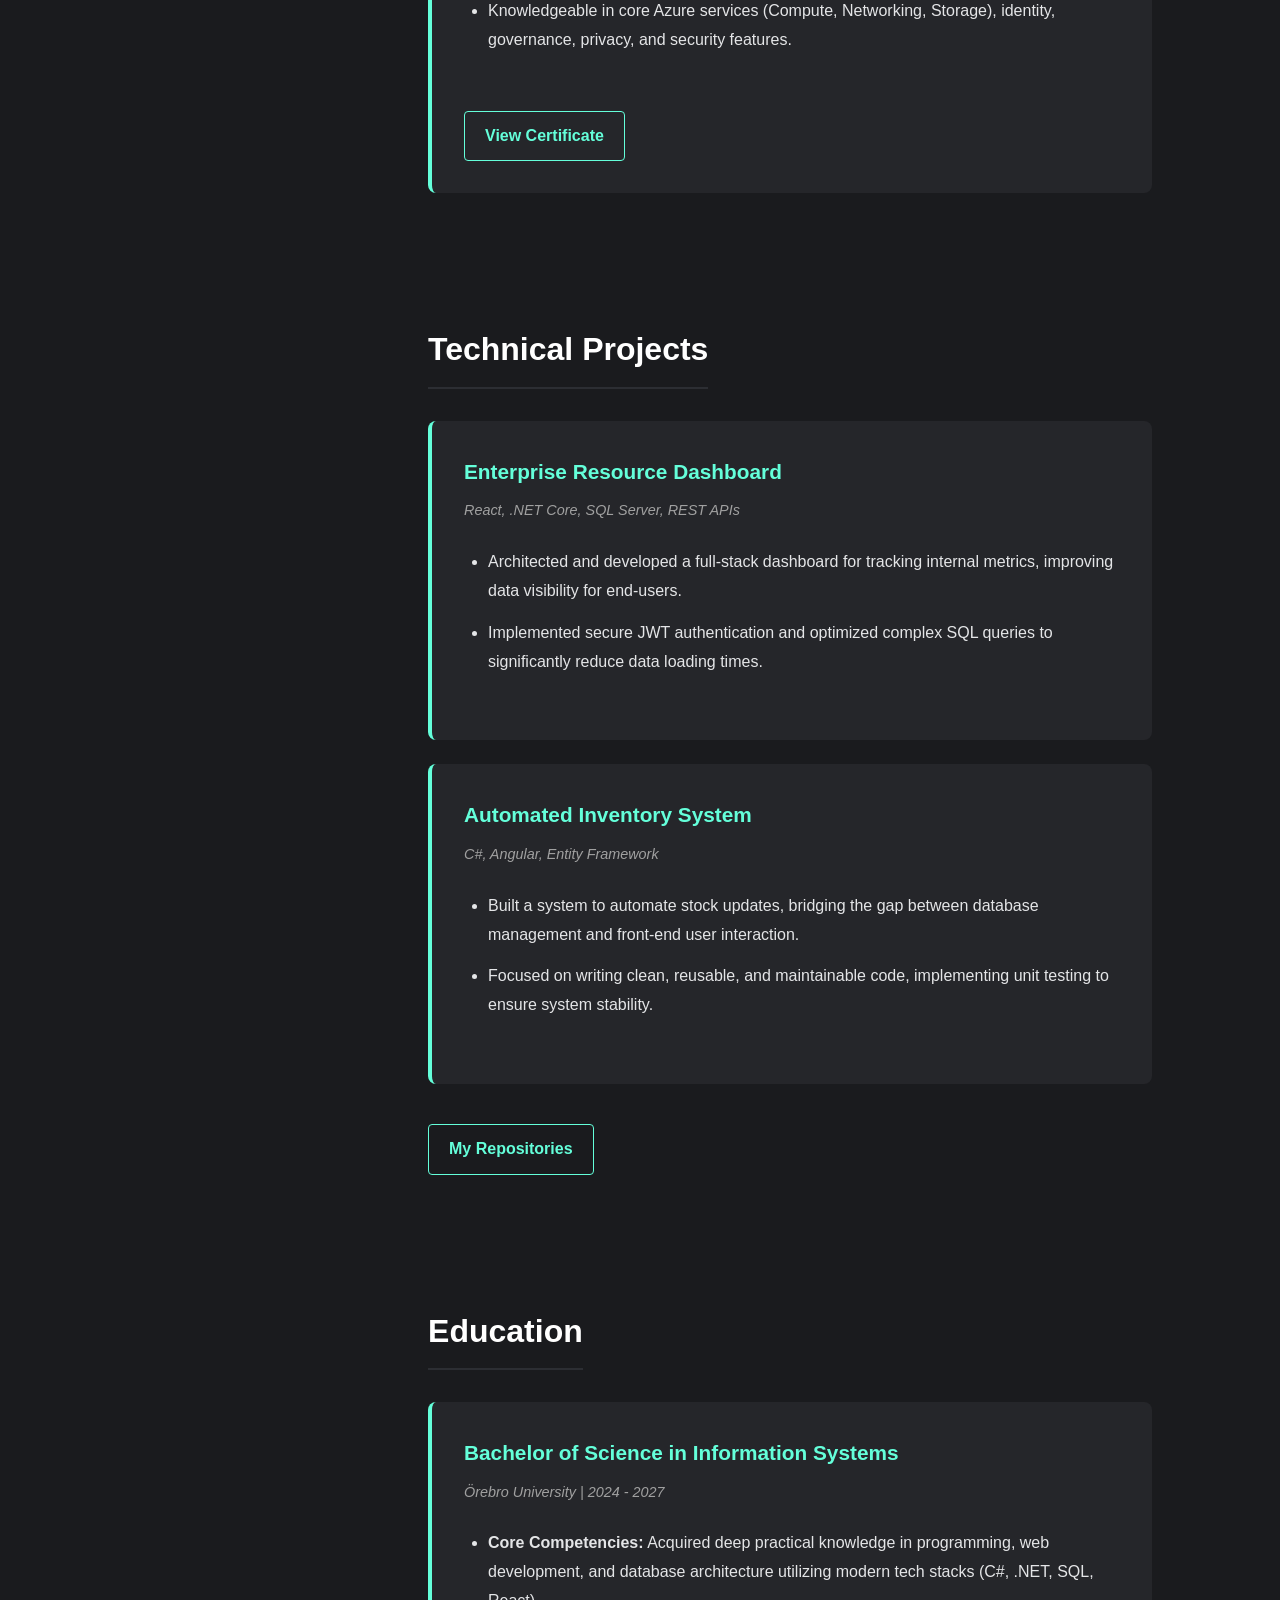
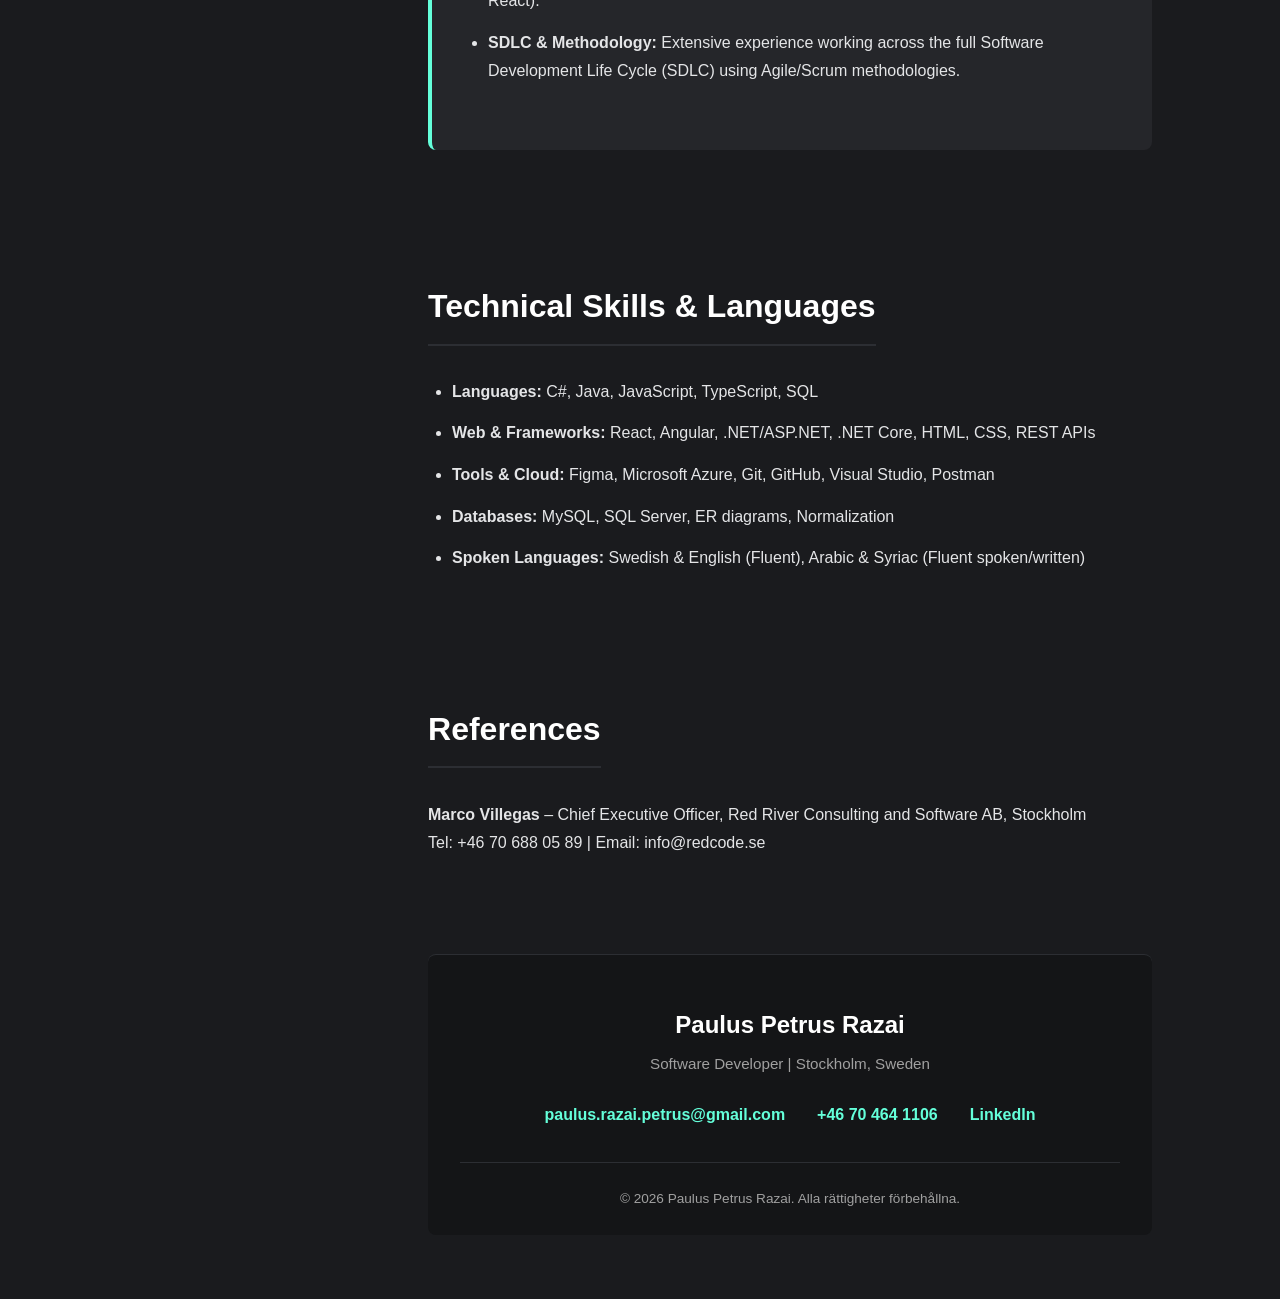
==== commit 45aba98d: "fireball" ====
--- a/index.html
+++ b/index.html
@@ -4,6 +4,10 @@
     <meta charset="UTF-8" />
     <meta name="viewport" content="width=device-width, initial-scale=1.0" />
     <title>Paulus Razai | Software Developer</title>
+    <meta
+      http-equiv="Content-Security-Policy"
+      content="default-src 'self'; style-src 'self' 'unsafe-inline'; img-src 'self' data: https:; media-src 'self'; script-src 'self' 'unsafe-inline';"
+    />
     <link rel="stylesheet" href="style.css" />
   </head>
   <body>
--- a/style.css
+++ b/style.css
@@ -68,6 +68,13 @@
 
 nav ul li a:hover {
   color: var(--accent);
+}
+
+/* --- Lyser upp länken för den aktiva sektionen --- */
+nav ul li a:hover,
+nav ul li a.active {
+  color: var(--accent); /* Din turkosa färg */
+  transition: color 0.3s ease;
 }
 
 .contact-info {
@@ -394,3 +401,38 @@
     margin-bottom: 0;
   }
 }
+
+/* --- Retro Pratbubbla för roboten --- */
+#scroll-runner {
+  pointer-events: auto !important; /* Gör roboten klickbar igen */
+  cursor: pointer;
+}
+
+.speech-bubble {
+  position: absolute;
+  top: 130%;
+  left: 50%;
+  transform: translateX(-50%) scaleX(var(--dir, 1));
+  background: #1a1b1e;
+  color: var(--accent);
+  padding: 6px 12px;
+  border: 1px solid var(--accent);
+  border-radius: 4px;
+  font-family: "Courier New", Courier, monospace;
+  font-size: 0.9rem;
+
+  /* --- Nya regler som förhindrar att texten klipps --- */
+  white-space: normal; /* Tillåter texten att hoppa ner en rad */
+  max-width: 120px; /* Tvingar bubblan att hålla sig smal */
+  text-align: center; /* Håller texten snyggt centrerad på flera rader */
+
+  opacity: 0;
+  visibility: hidden;
+  transition: opacity 0.2s;
+  box-shadow: 0 4px 6px rgba(0, 0, 0, 0.3);
+}
+
+.speech-bubble.show {
+  opacity: 1;
+  visibility: visible;
+}
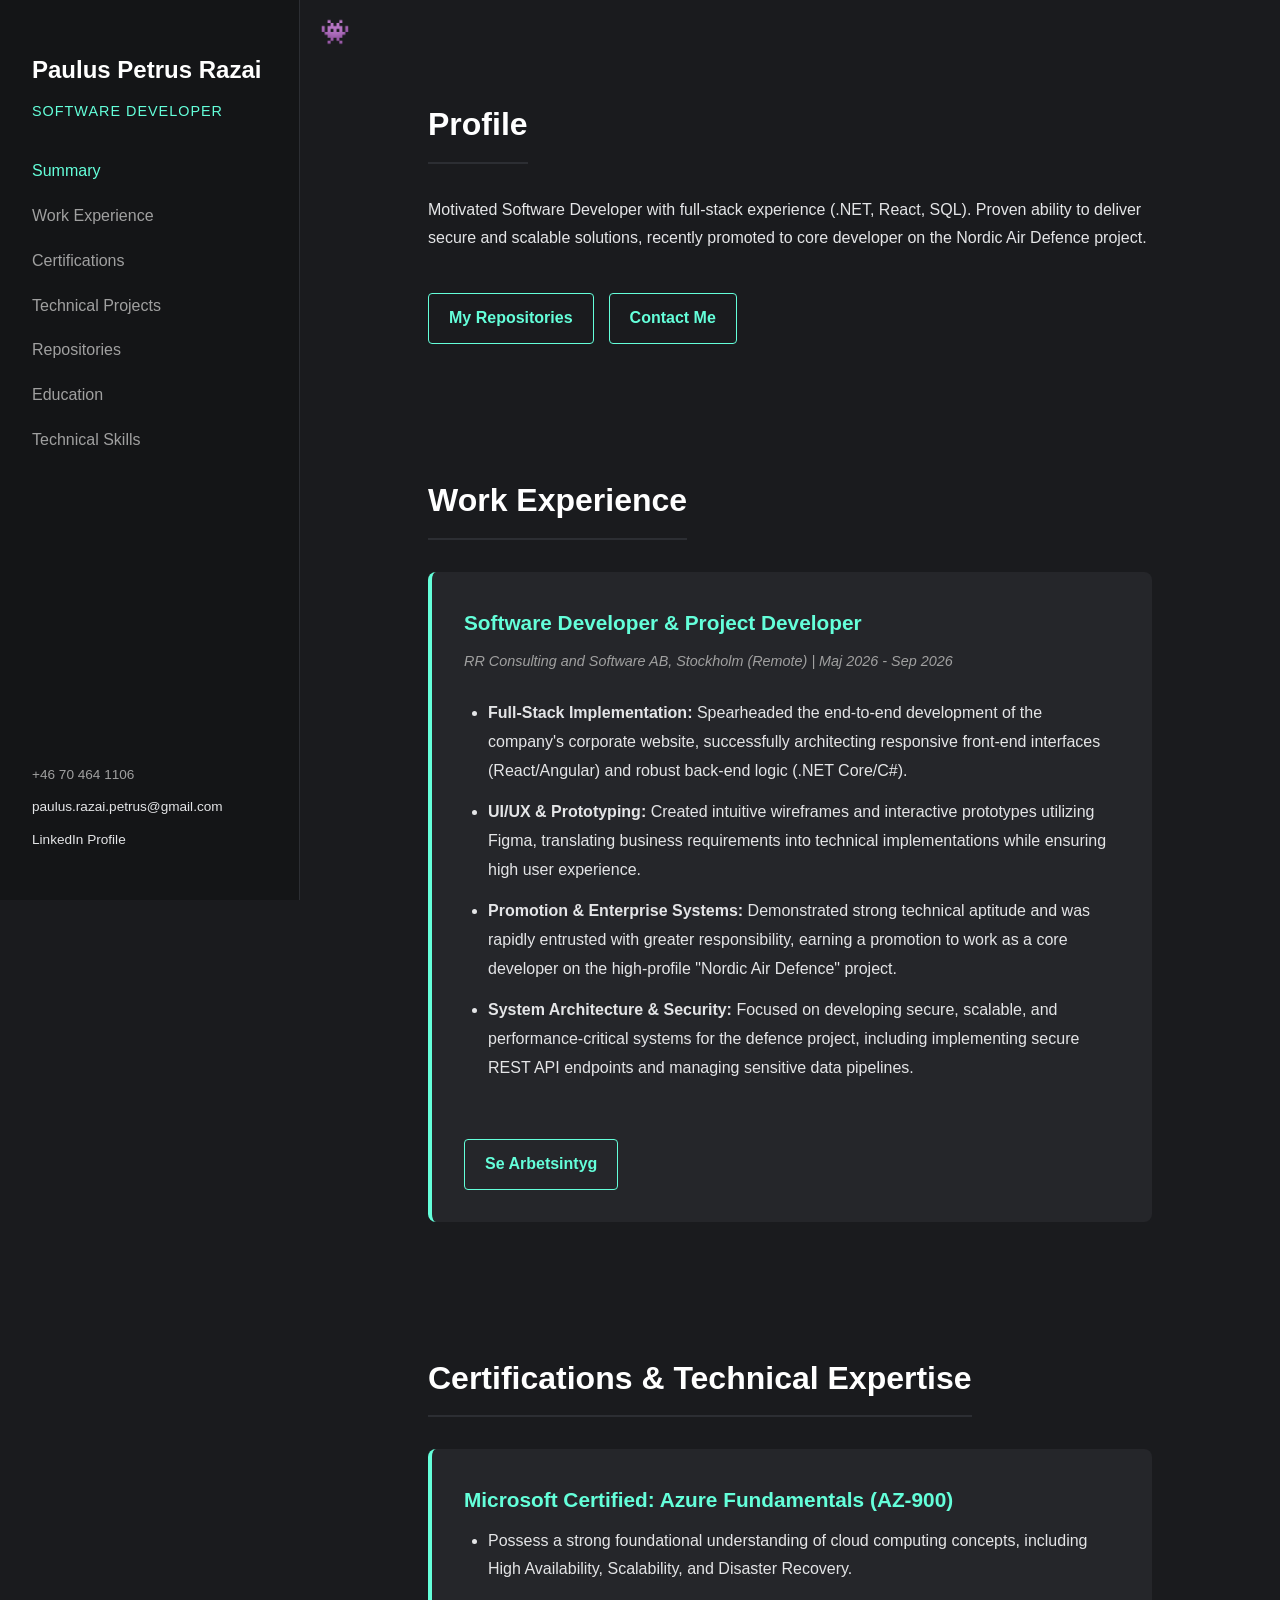
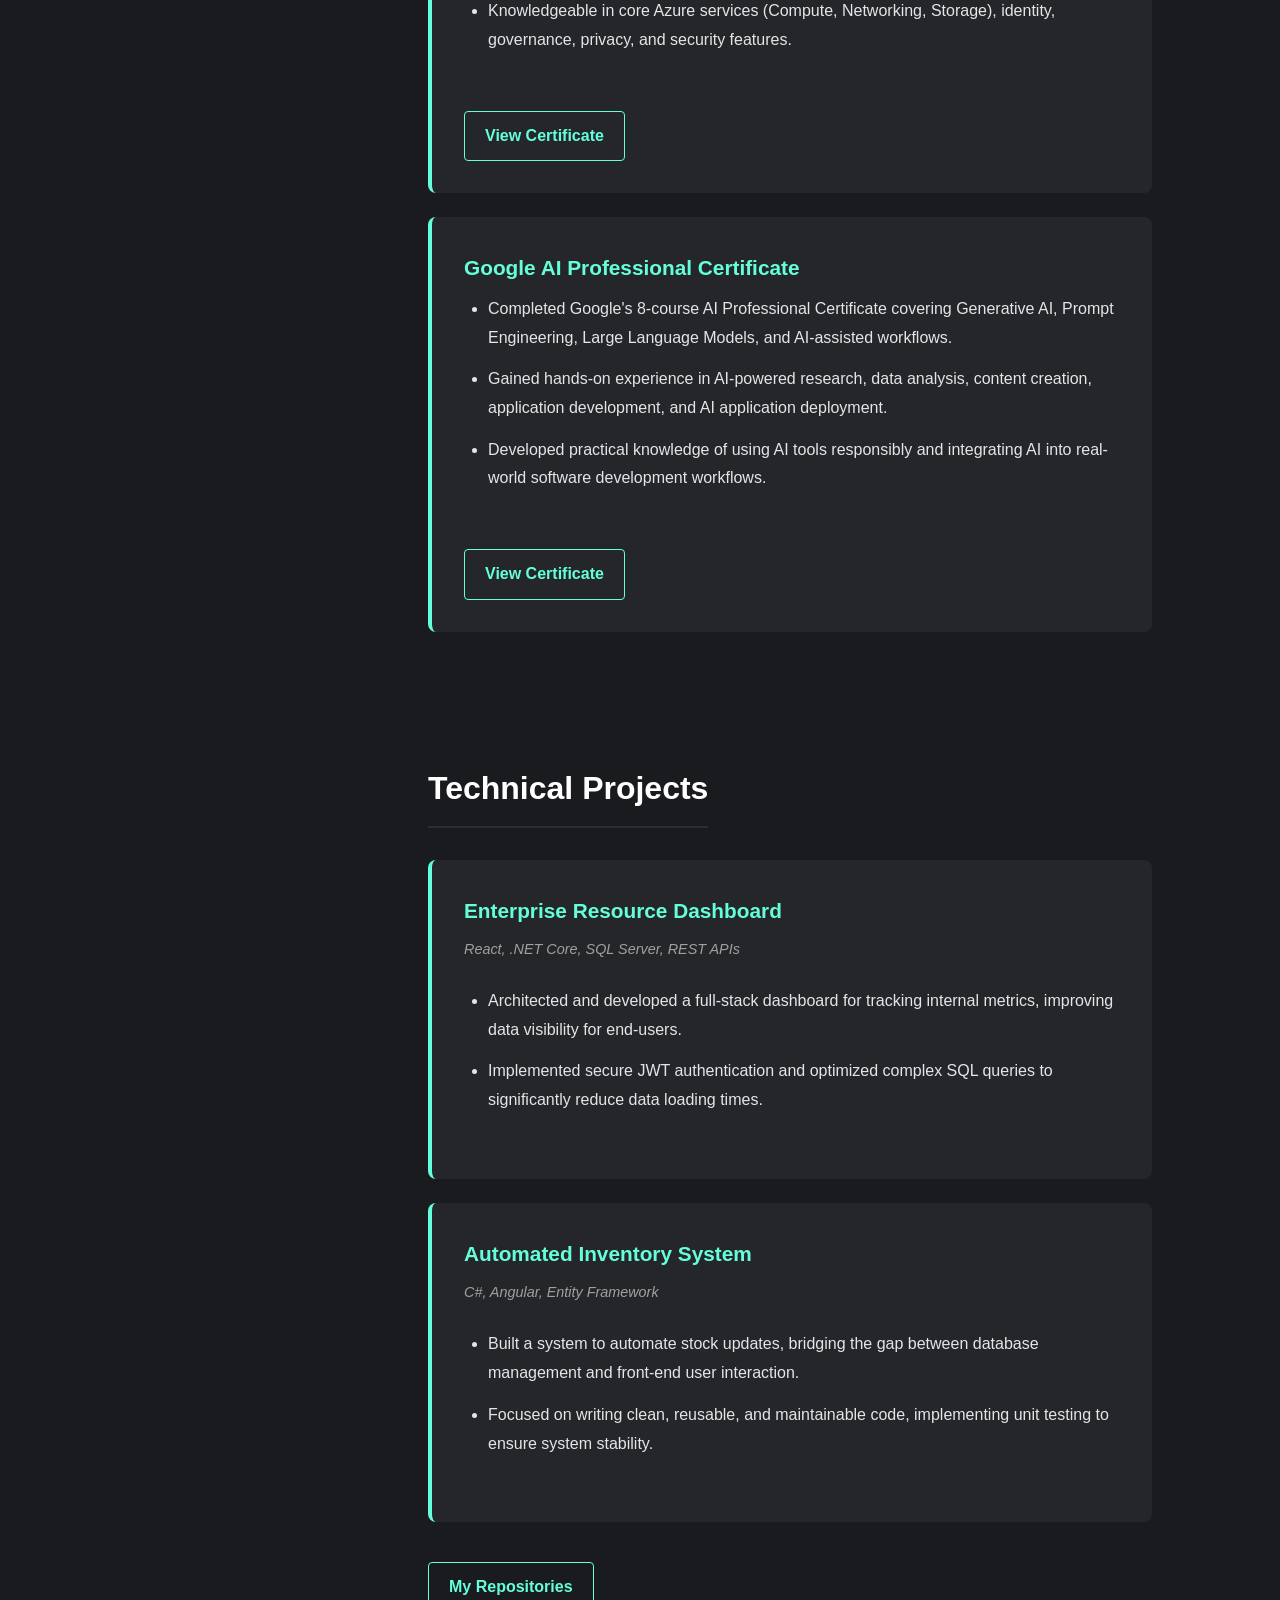
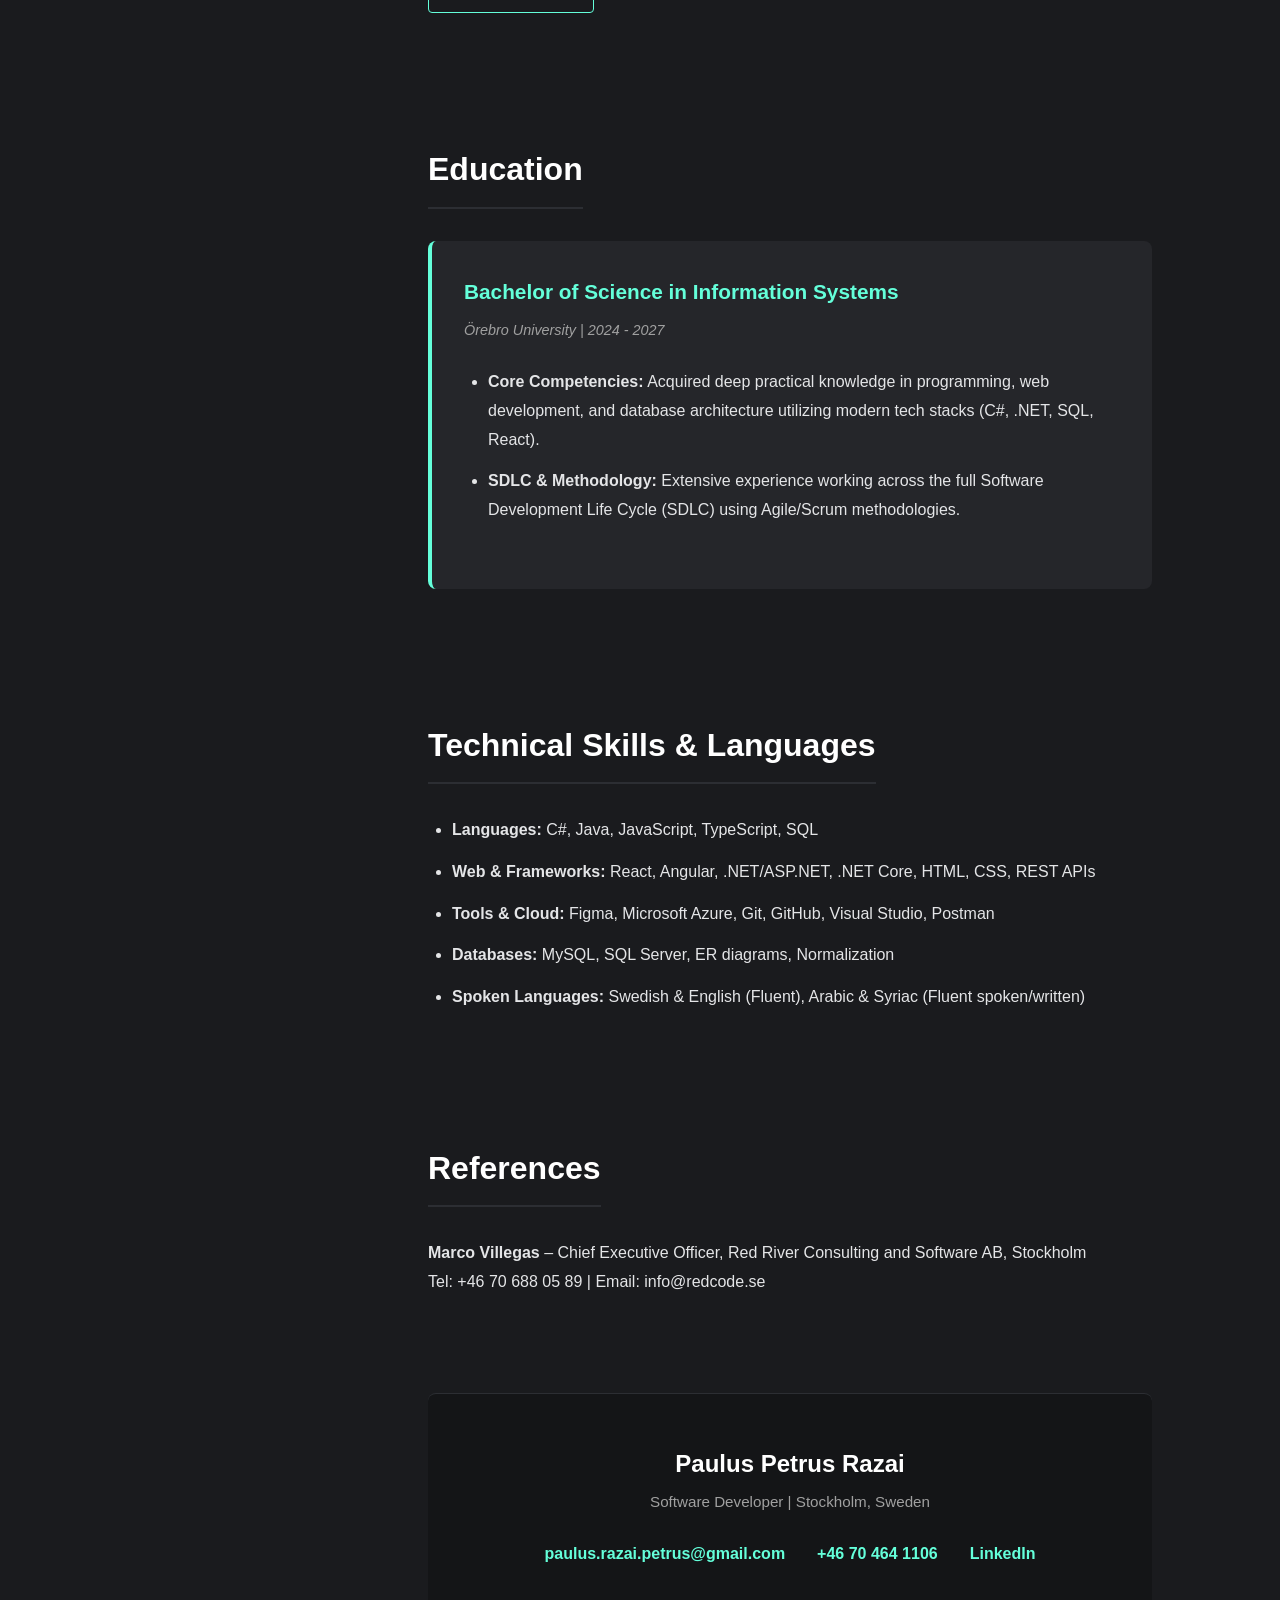
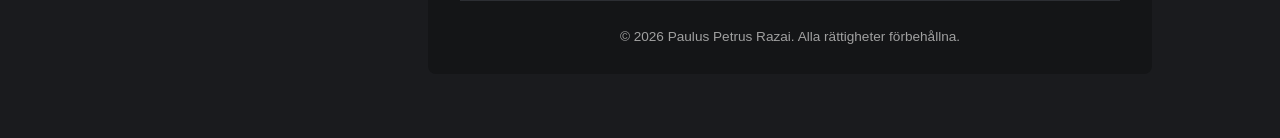
==== commit c89bac89: "cert uppdate" ====
--- a/index.html
+++ b/index.html
@@ -100,27 +100,64 @@
       </section>
 
       <section id="certifications">
-        <h2>Certifications & Cloud Expertise</h2>
+        <h2>Certifications & Technical Expertise</h2>
 
         <div class="cert-card">
           <h3>Microsoft Certified: Azure Fundamentals (AZ-900)</h3>
+
           <ul class="resume-list">
             <li>
               Possess a strong foundational understanding of cloud computing
               concepts, including High Availability, Scalability, and Disaster
               Recovery.
             </li>
+
             <li>
               Knowledgeable in core Azure services (Compute, Networking,
               Storage), identity, governance, privacy, and security features.
             </li>
           </ul>
+
           <a
             href="https://learn.microsoft.com/api/credentials/share/sv-se/PaulusRazai-4351/CFF54F67EDD32709?sharingId=A875569733AAE2DD"
             class="btn"
             target="_blank"
-            >View Certificate</a
+            rel="noopener noreferrer"
           >
+            View Certificate
+          </a>
+        </div>
+
+        <div class="cert-card">
+          <h3>Google AI Professional Certificate</h3>
+
+          <ul class="resume-list">
+            <li>
+              Completed Google's 8-course AI Professional Certificate covering
+              Generative AI, Prompt Engineering, Large Language Models, and
+              AI-assisted workflows.
+            </li>
+
+            <li>
+              Gained hands-on experience in AI-powered research, data analysis,
+              content creation, application development, and AI application
+              deployment.
+            </li>
+
+            <li>
+              Developed practical knowledge of using AI tools responsibly and
+              integrating AI into real-world software development workflows.
+            </li>
+          </ul>
+
+          <a
+            href="https://coursera.org/share/6c5fda685985449361cc819a6520fa37"
+            class="btn"
+            target="_blank"
+            rel="noopener noreferrer"
+          >
+            View Certificate
+          </a>
         </div>
       </section>
 
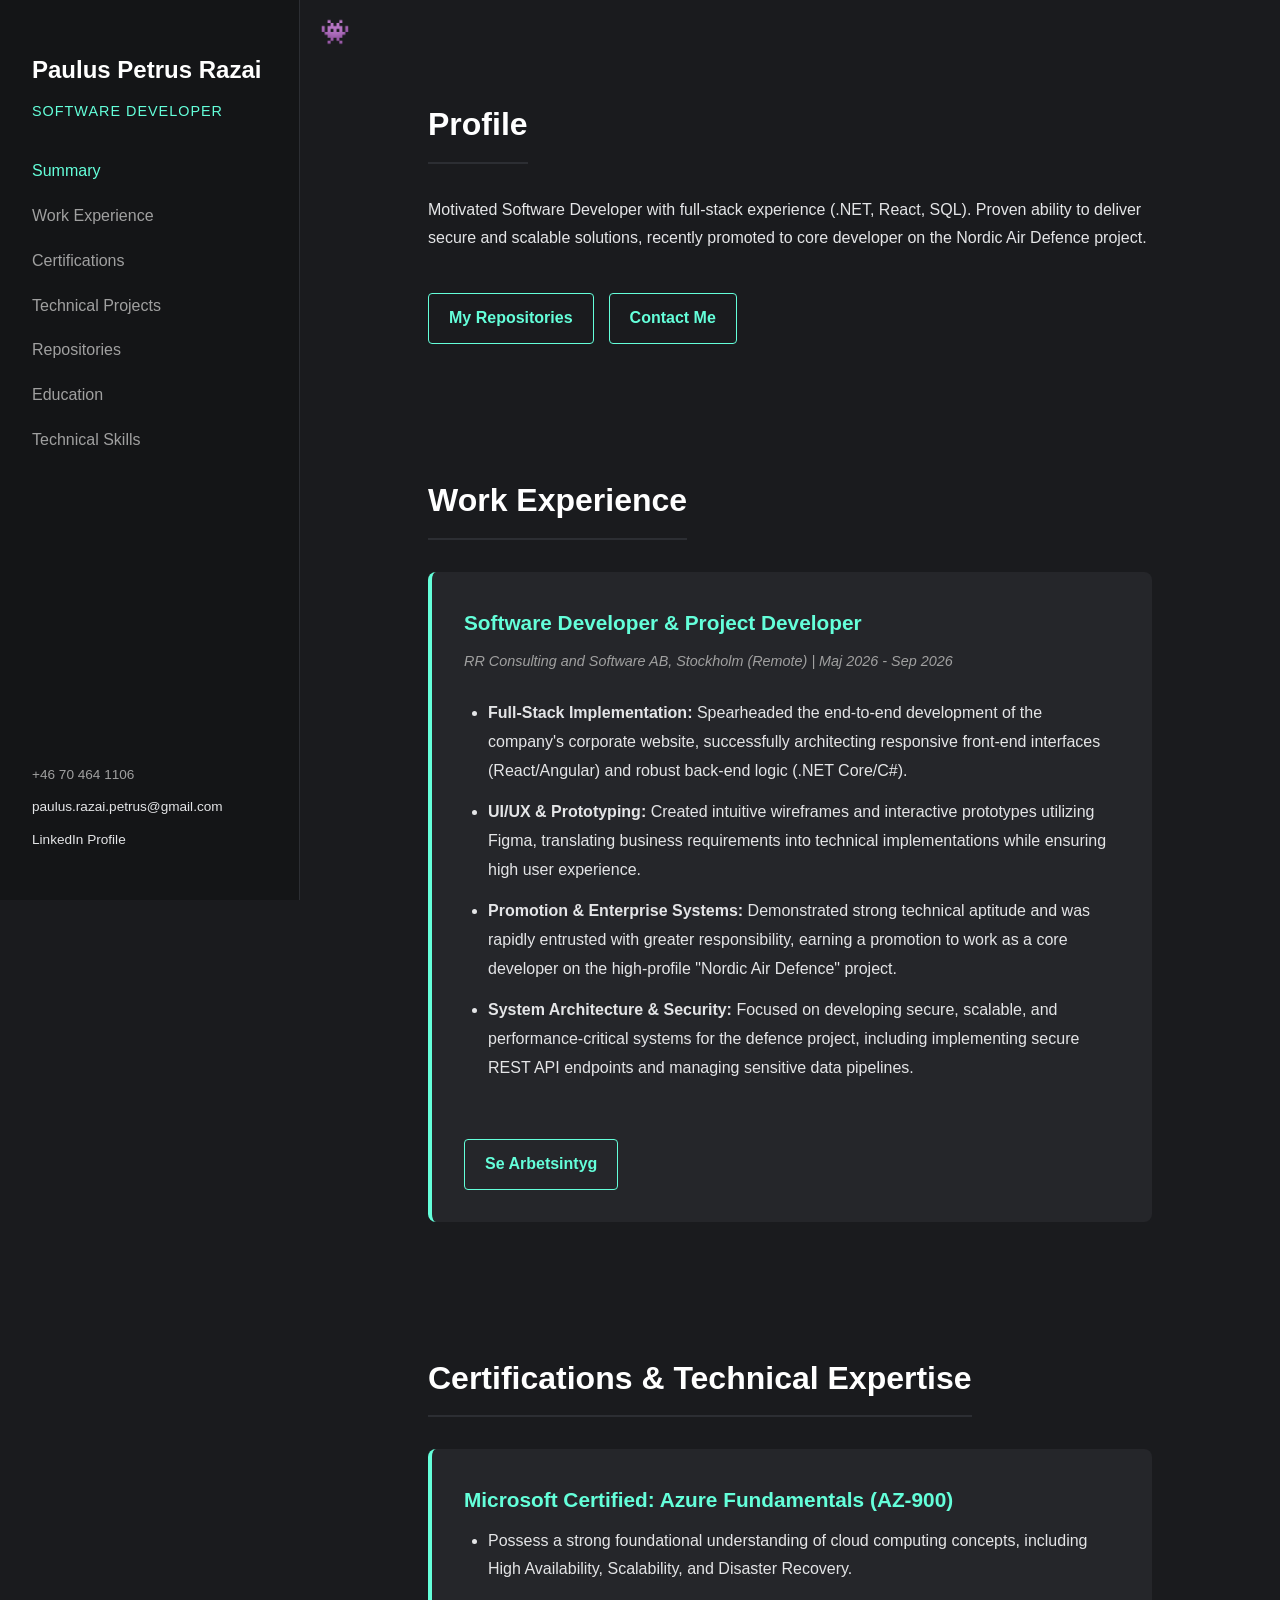
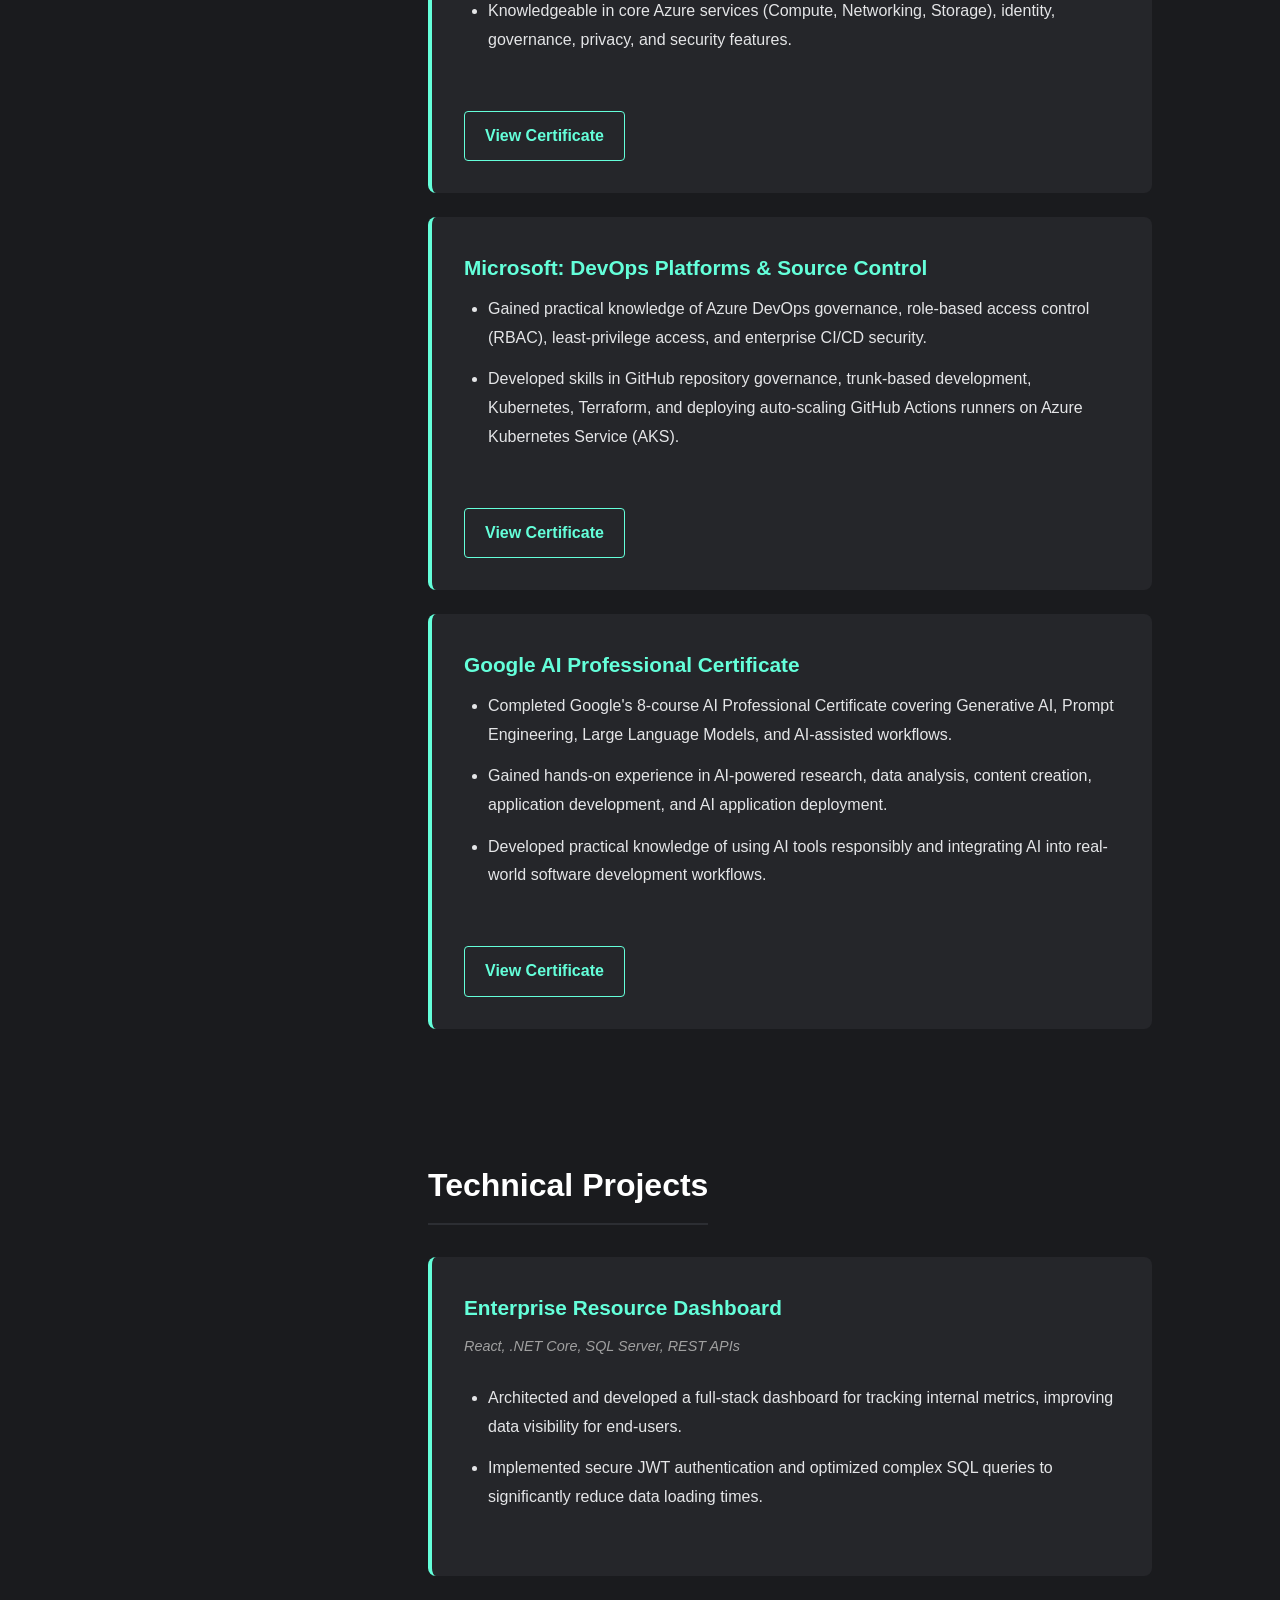
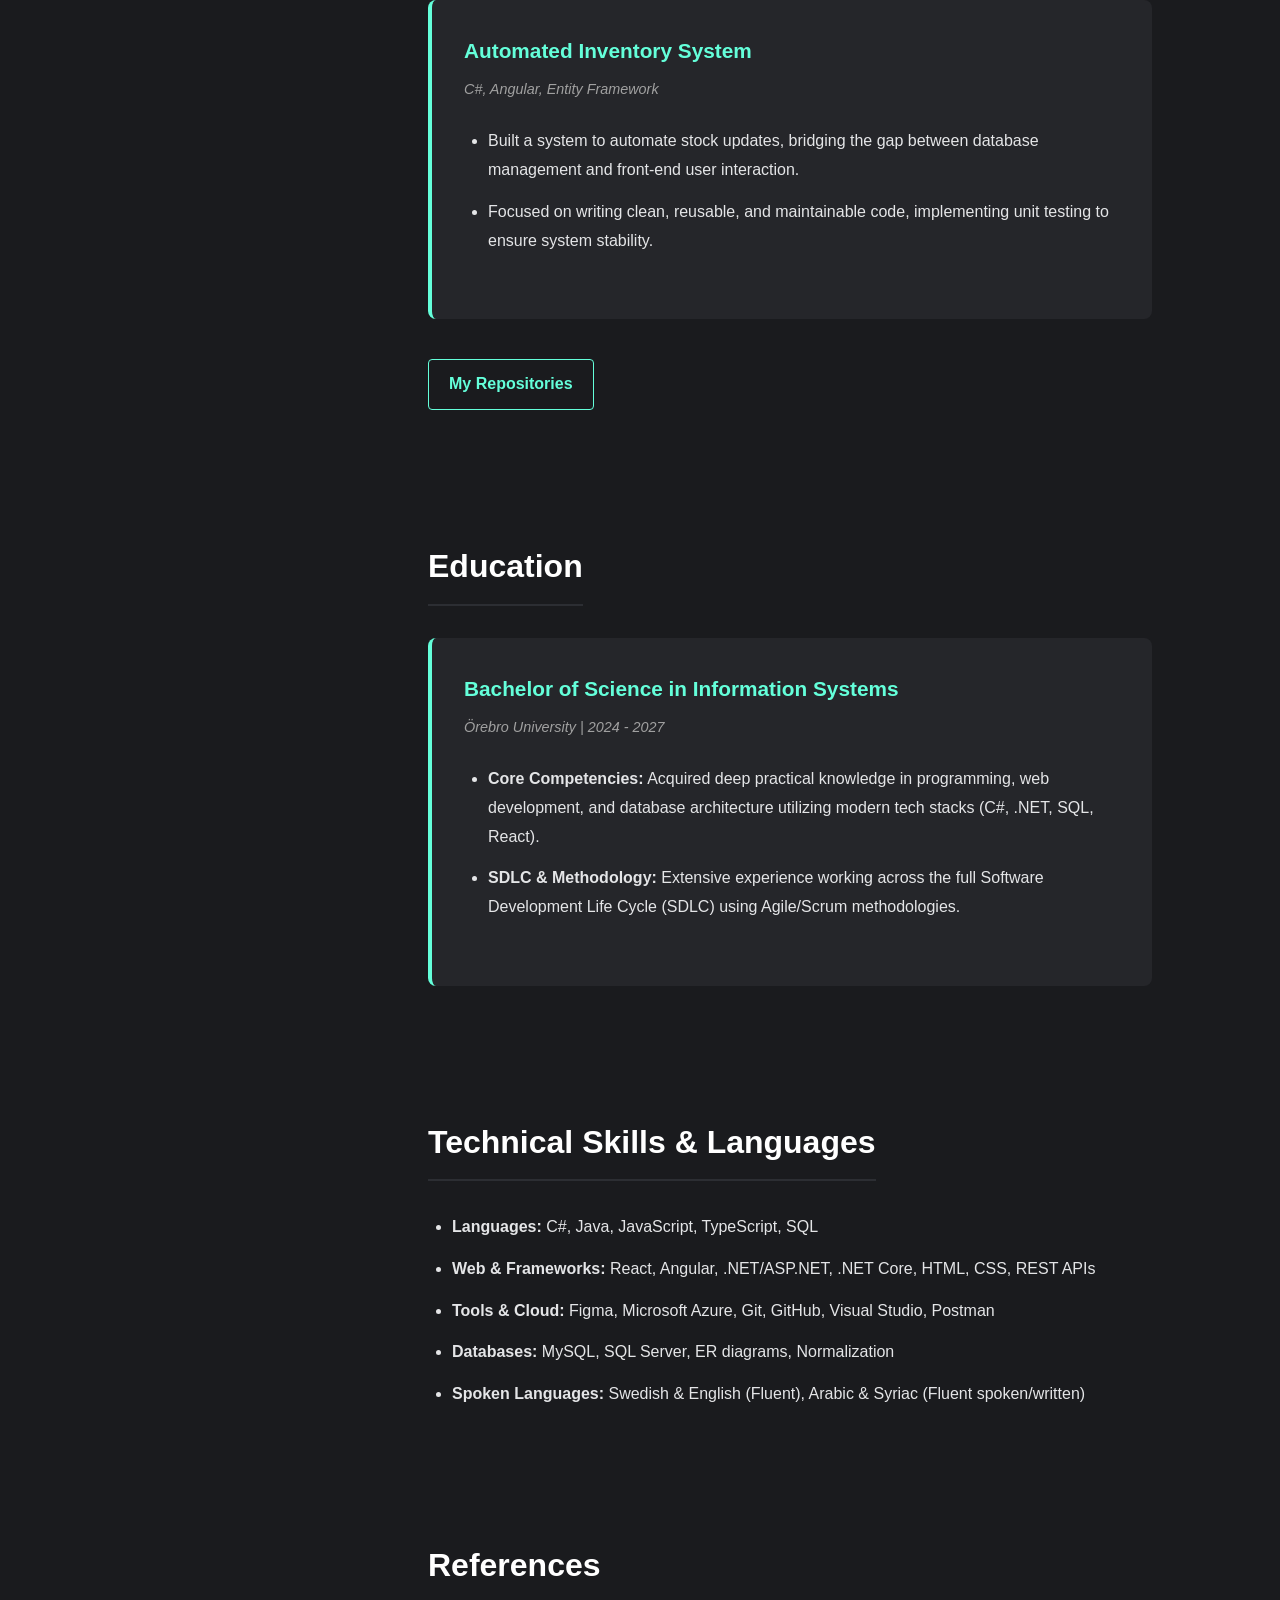
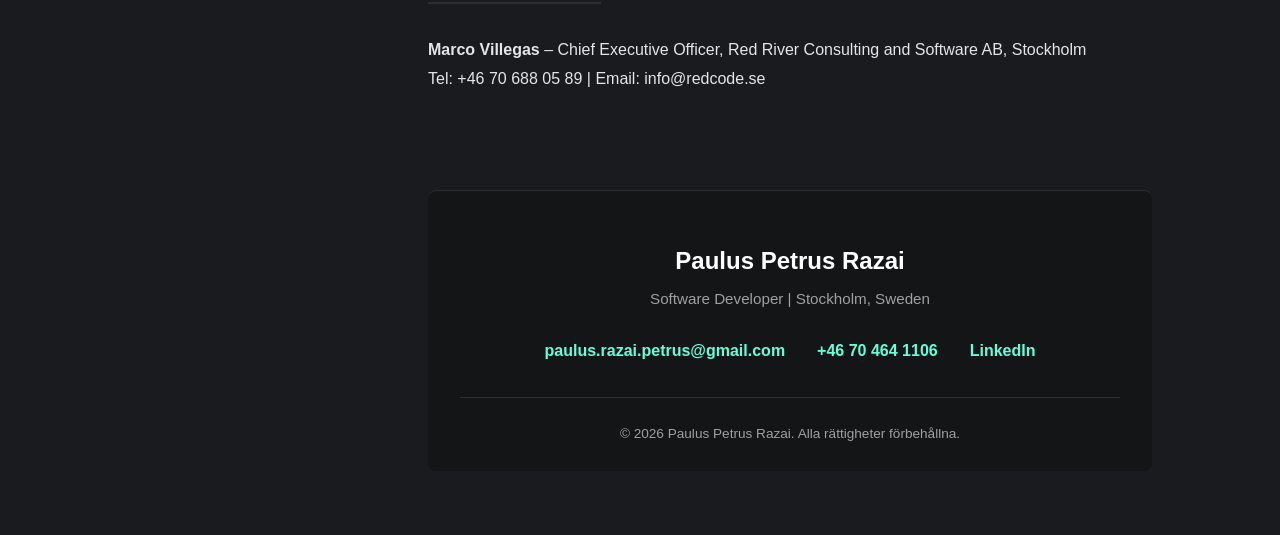
==== commit 0e98bbd7: "New cert" ====
--- a/index.html
+++ b/index.html
@@ -129,6 +129,33 @@
         </div>
 
         <div class="cert-card">
+          <h3>Microsoft: DevOps Platforms & Source Control</h3>
+
+          <ul class="resume-list">
+            <li>
+              Gained practical knowledge of Azure DevOps governance, role-based
+              access control (RBAC), least-privilege access, and enterprise
+              CI/CD security.
+            </li>
+
+            <li>
+              Developed skills in GitHub repository governance, trunk-based
+              development, Kubernetes, Terraform, and deploying auto-scaling
+              GitHub Actions runners on Azure Kubernetes Service (AKS).
+            </li>
+          </ul>
+
+          <a
+            href="https://www.coursera.org/account/accomplishments/verify/EJKFS4X0MLLY"
+            class="btn"
+            target="_blank"
+            rel="noopener noreferrer"
+          >
+            View Certificate
+          </a>
+        </div>
+
+        <div class="cert-card">
           <h3>Google AI Professional Certificate</h3>
 
           <ul class="resume-list">
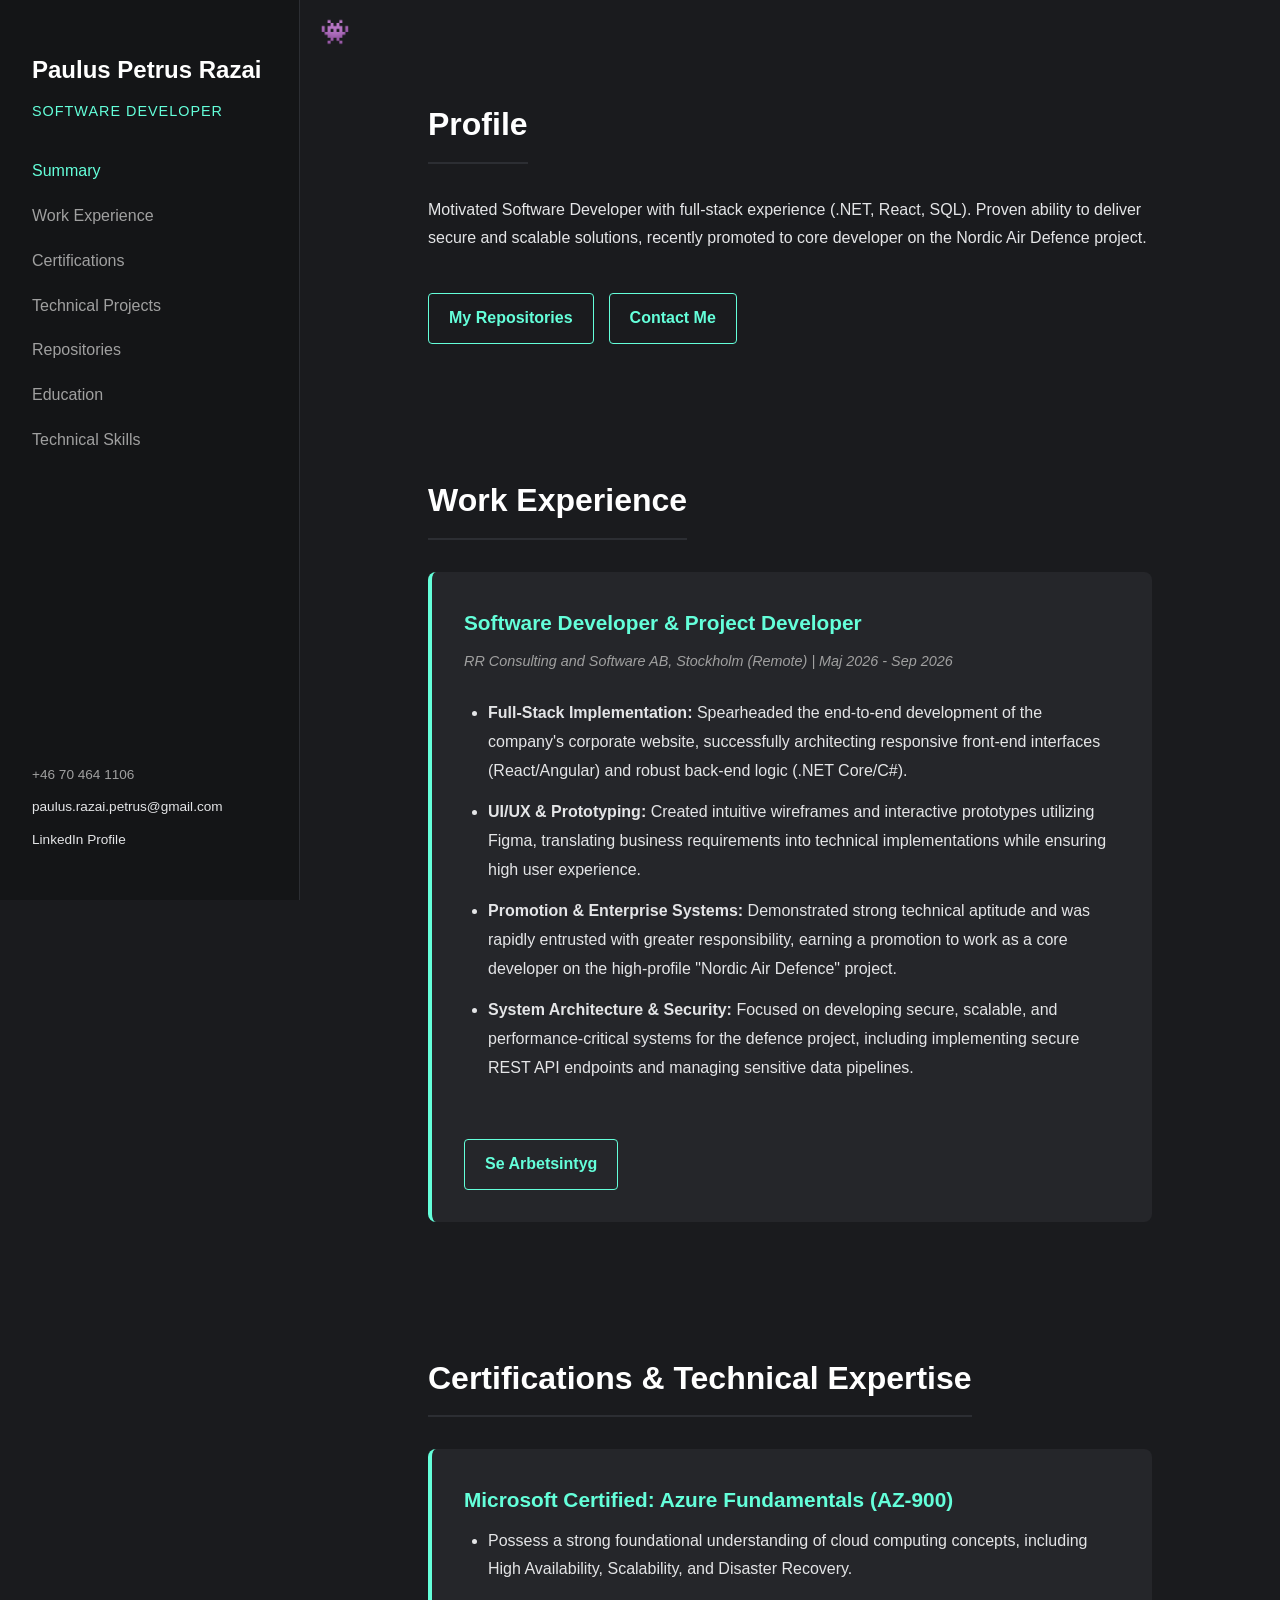
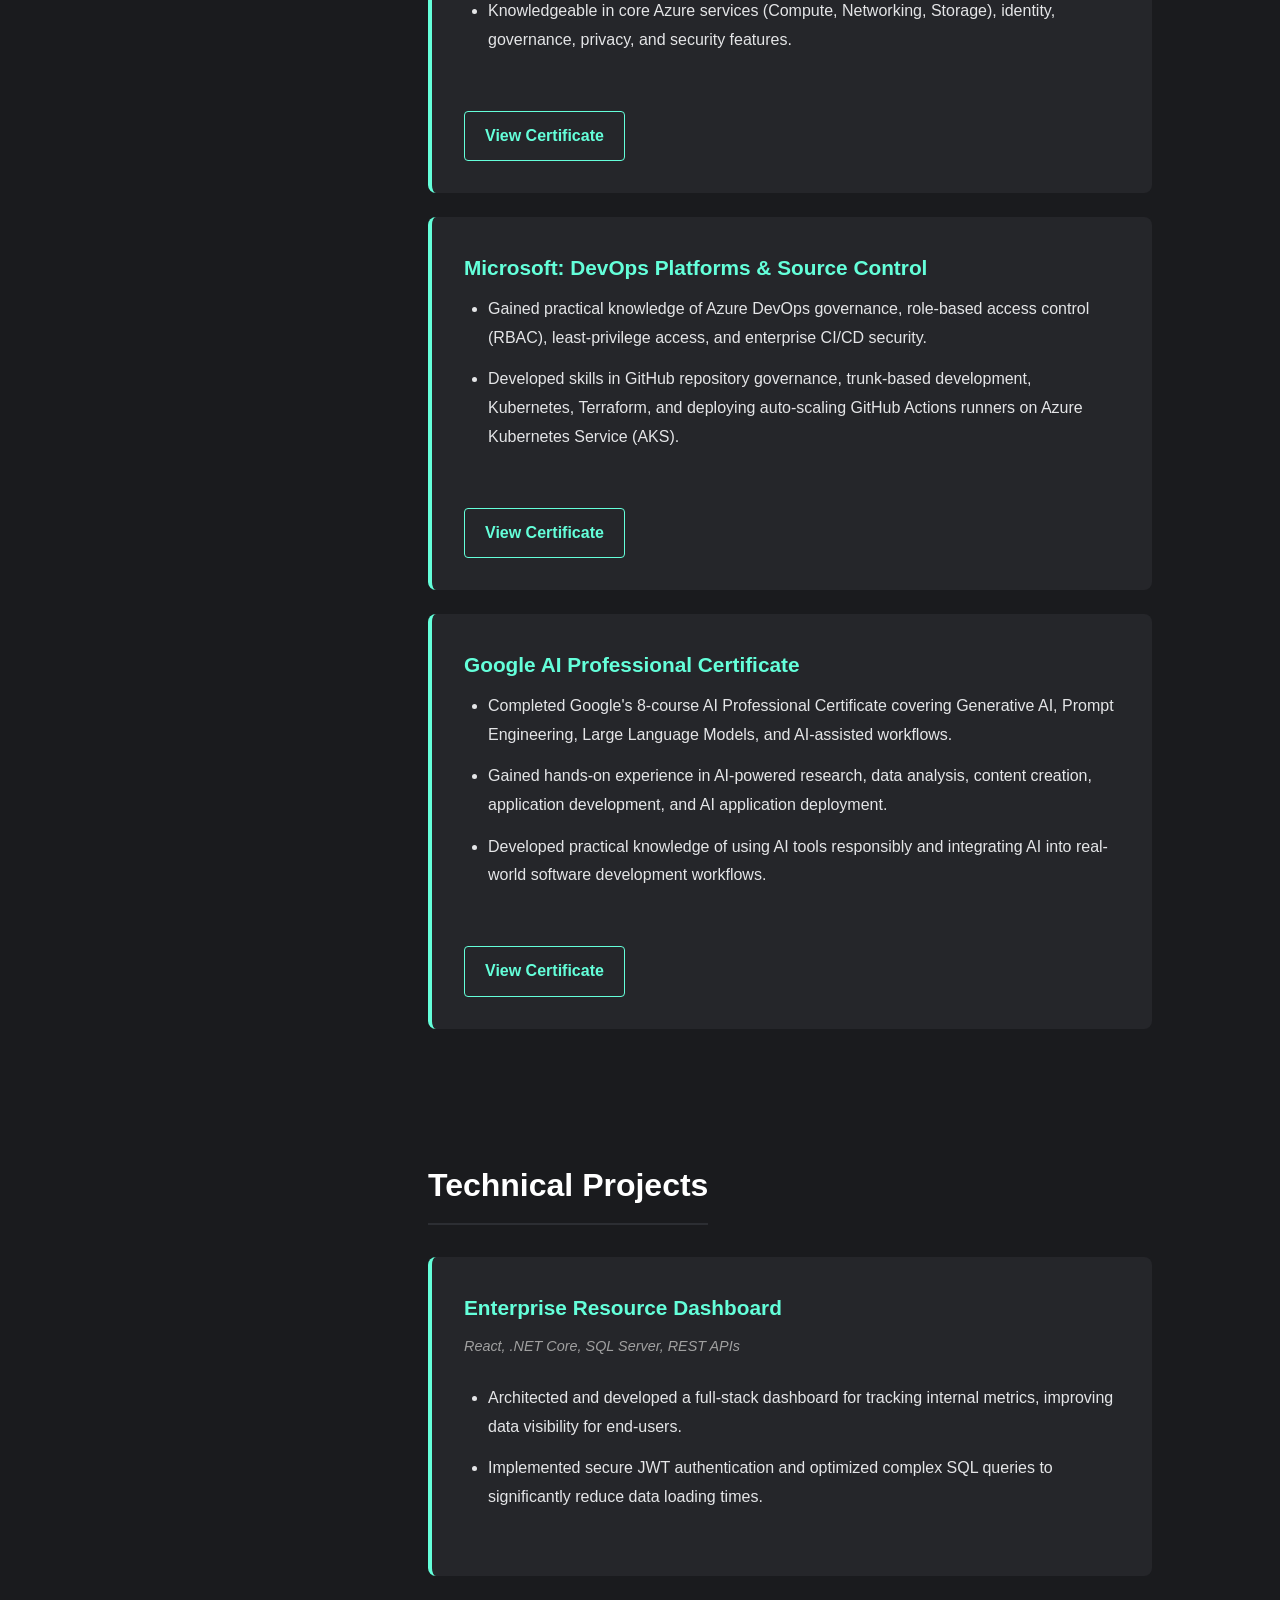
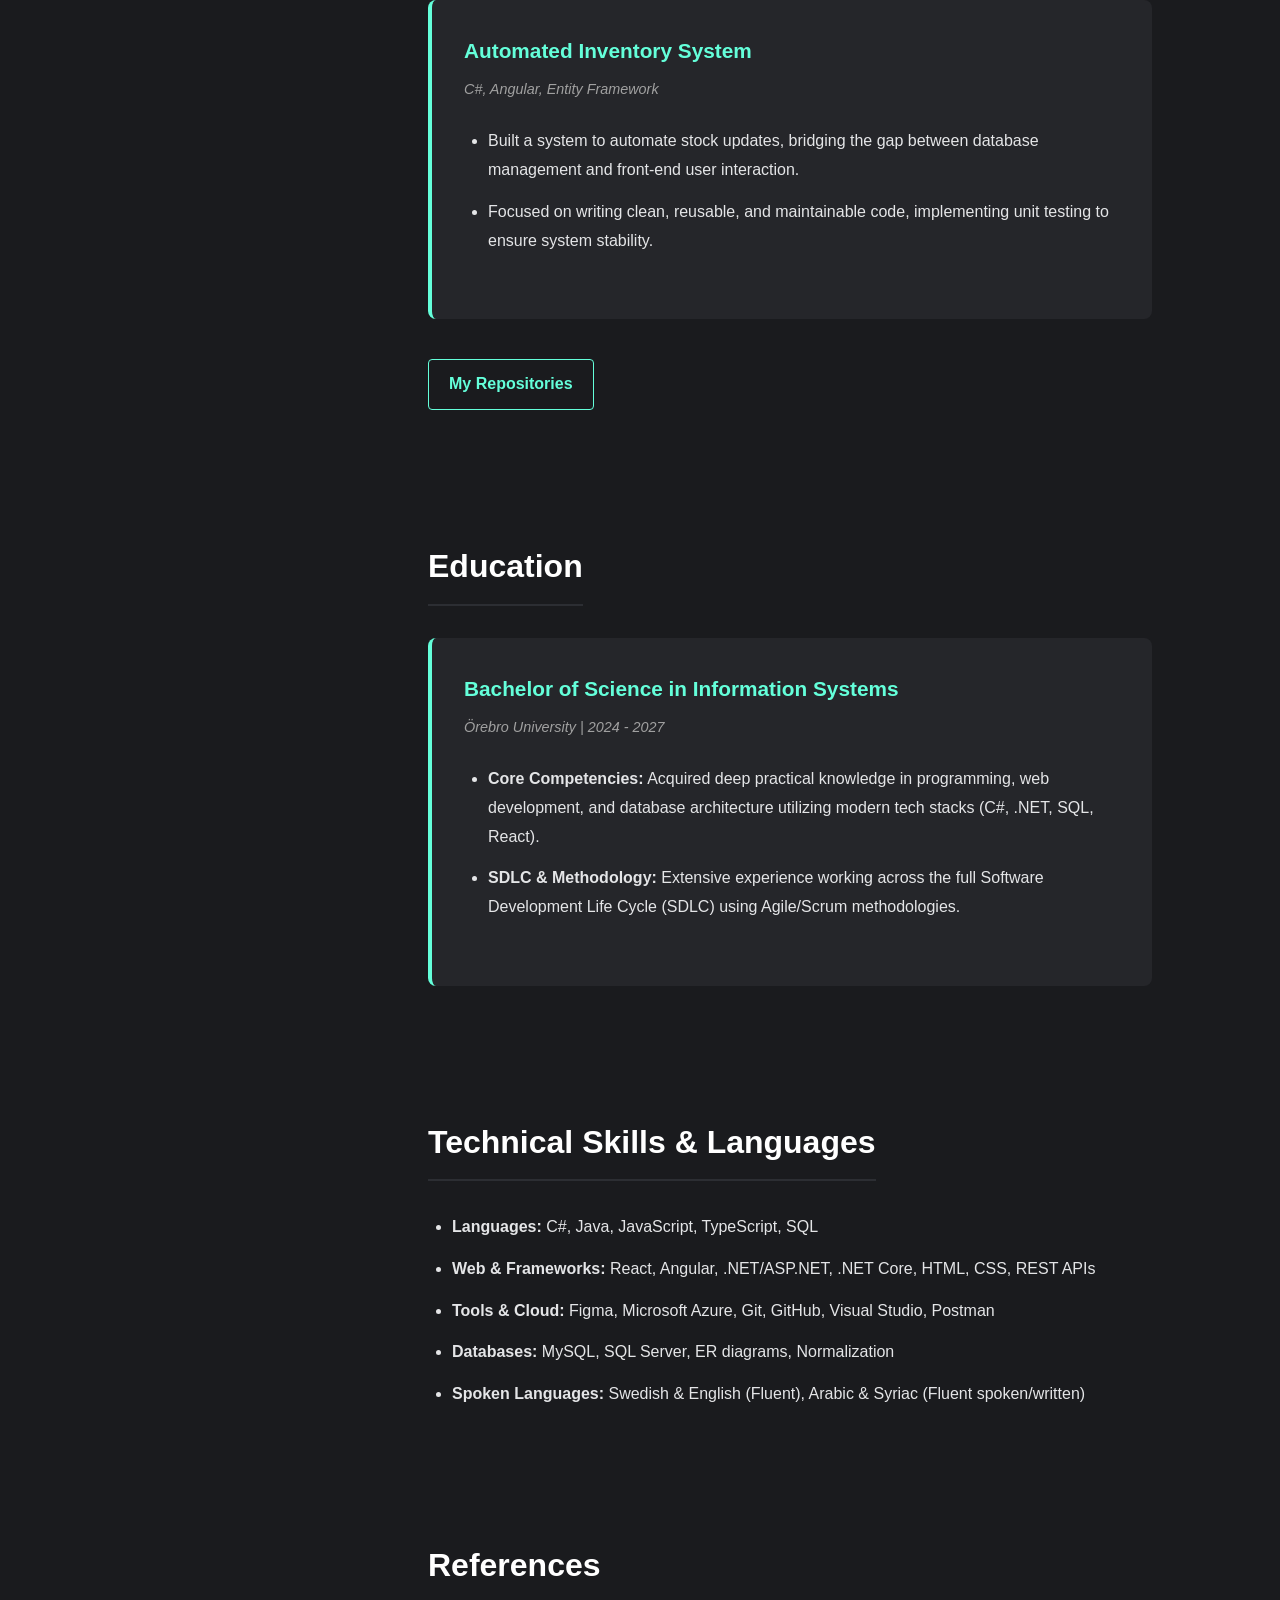
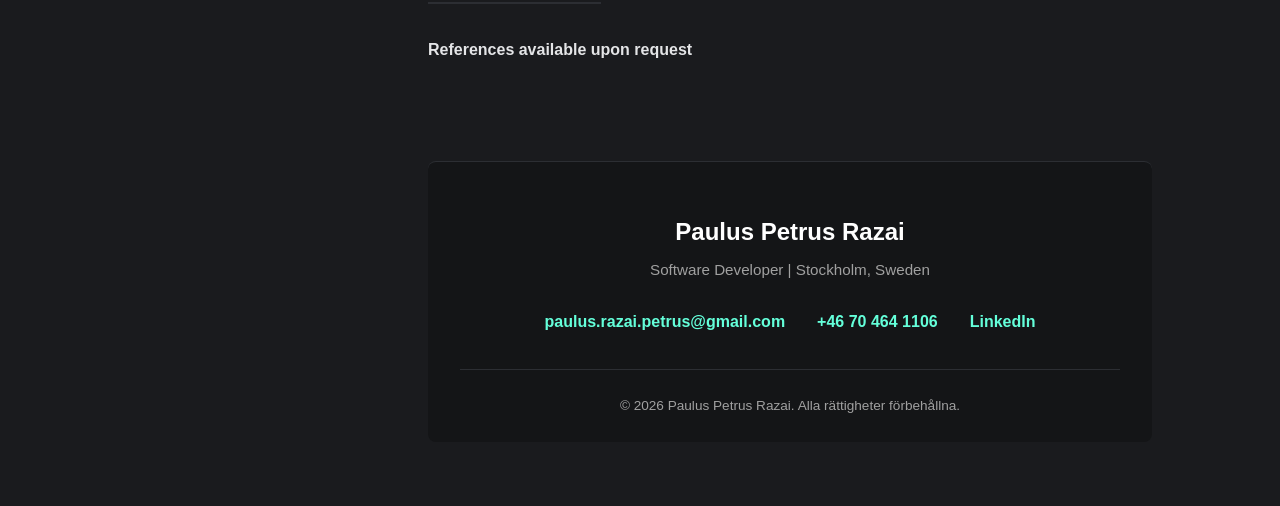
==== commit a2112f85: "ref" ====
--- a/index.html
+++ b/index.html
@@ -274,9 +274,7 @@
       <section id="references">
         <h2>References</h2>
         <p>
-          <strong>Marco Villegas</strong> – Chief Executive Officer, Red River
-          Consulting and Software AB, Stockholm<br />
-          Tel: +46 70 688 05 89 | Email: info@redcode.se
+          <strong>References available upon request</strong>
         </p>
       </section>
 
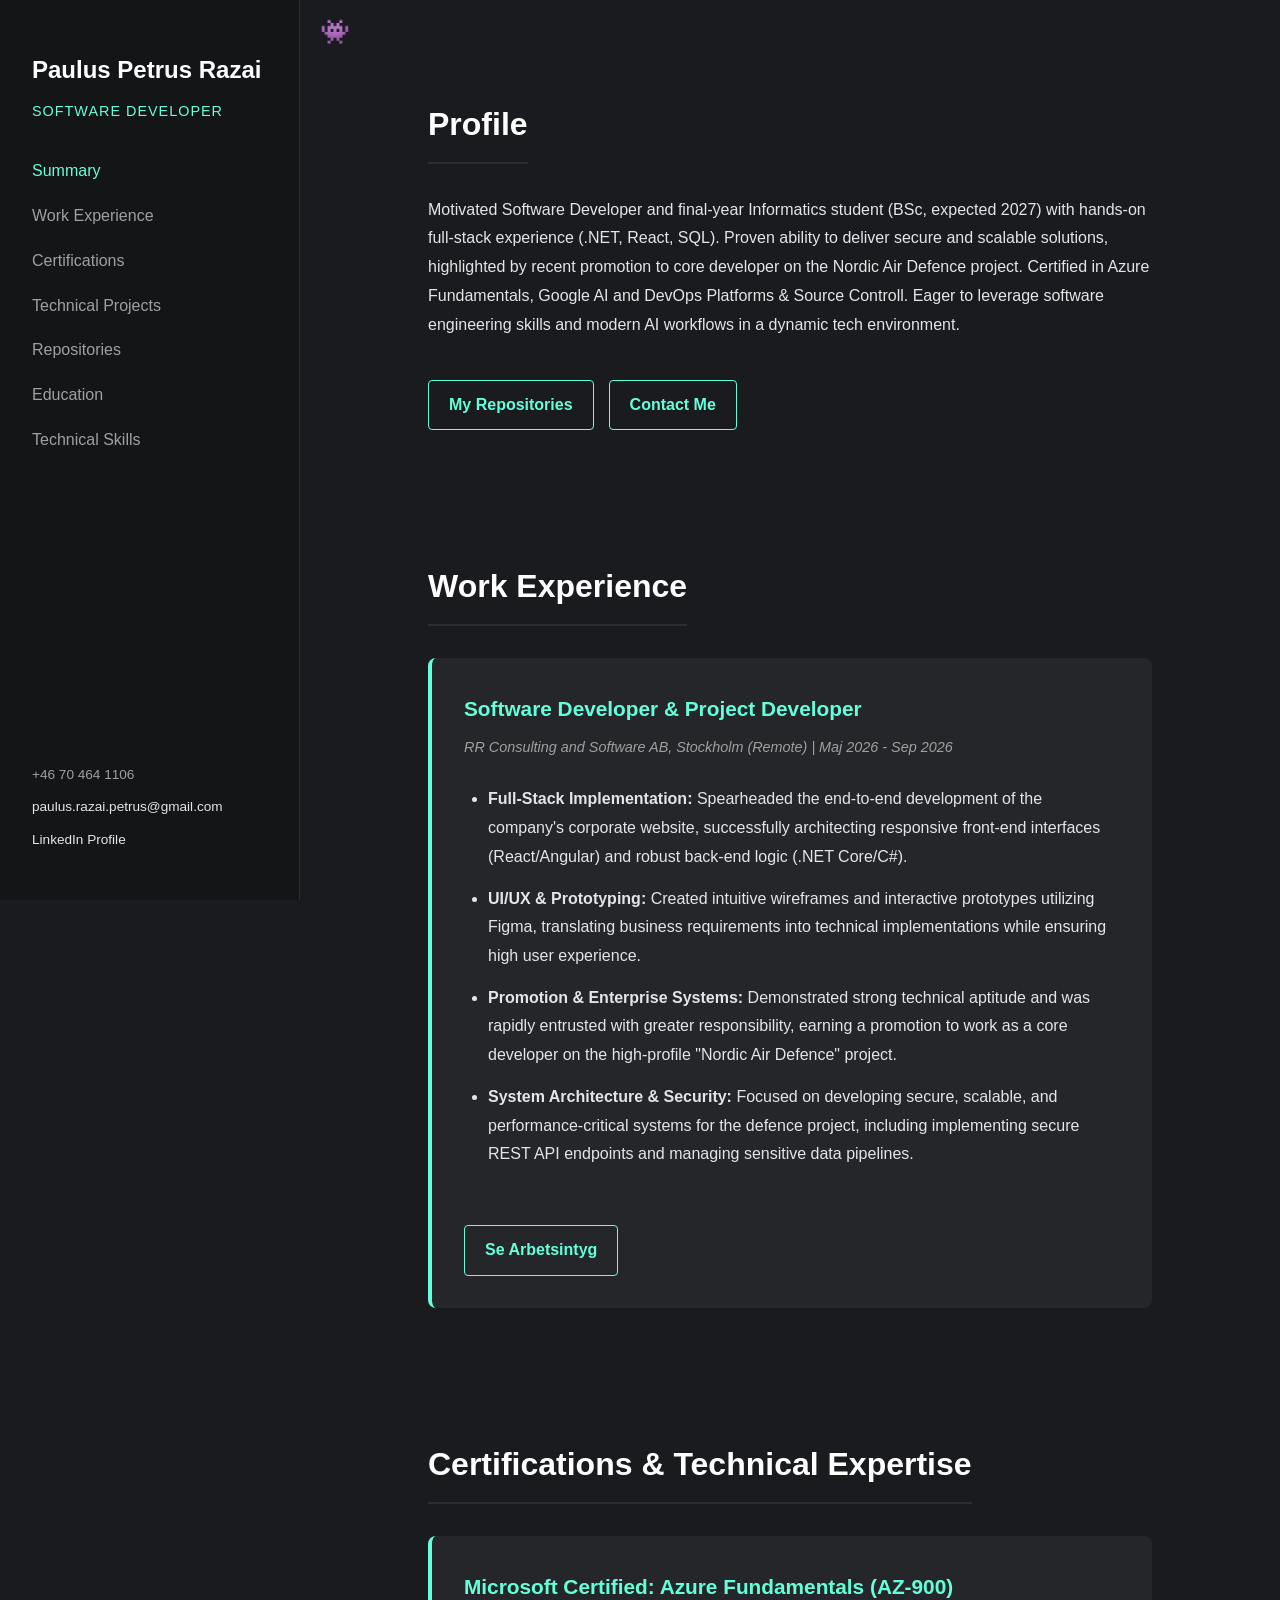
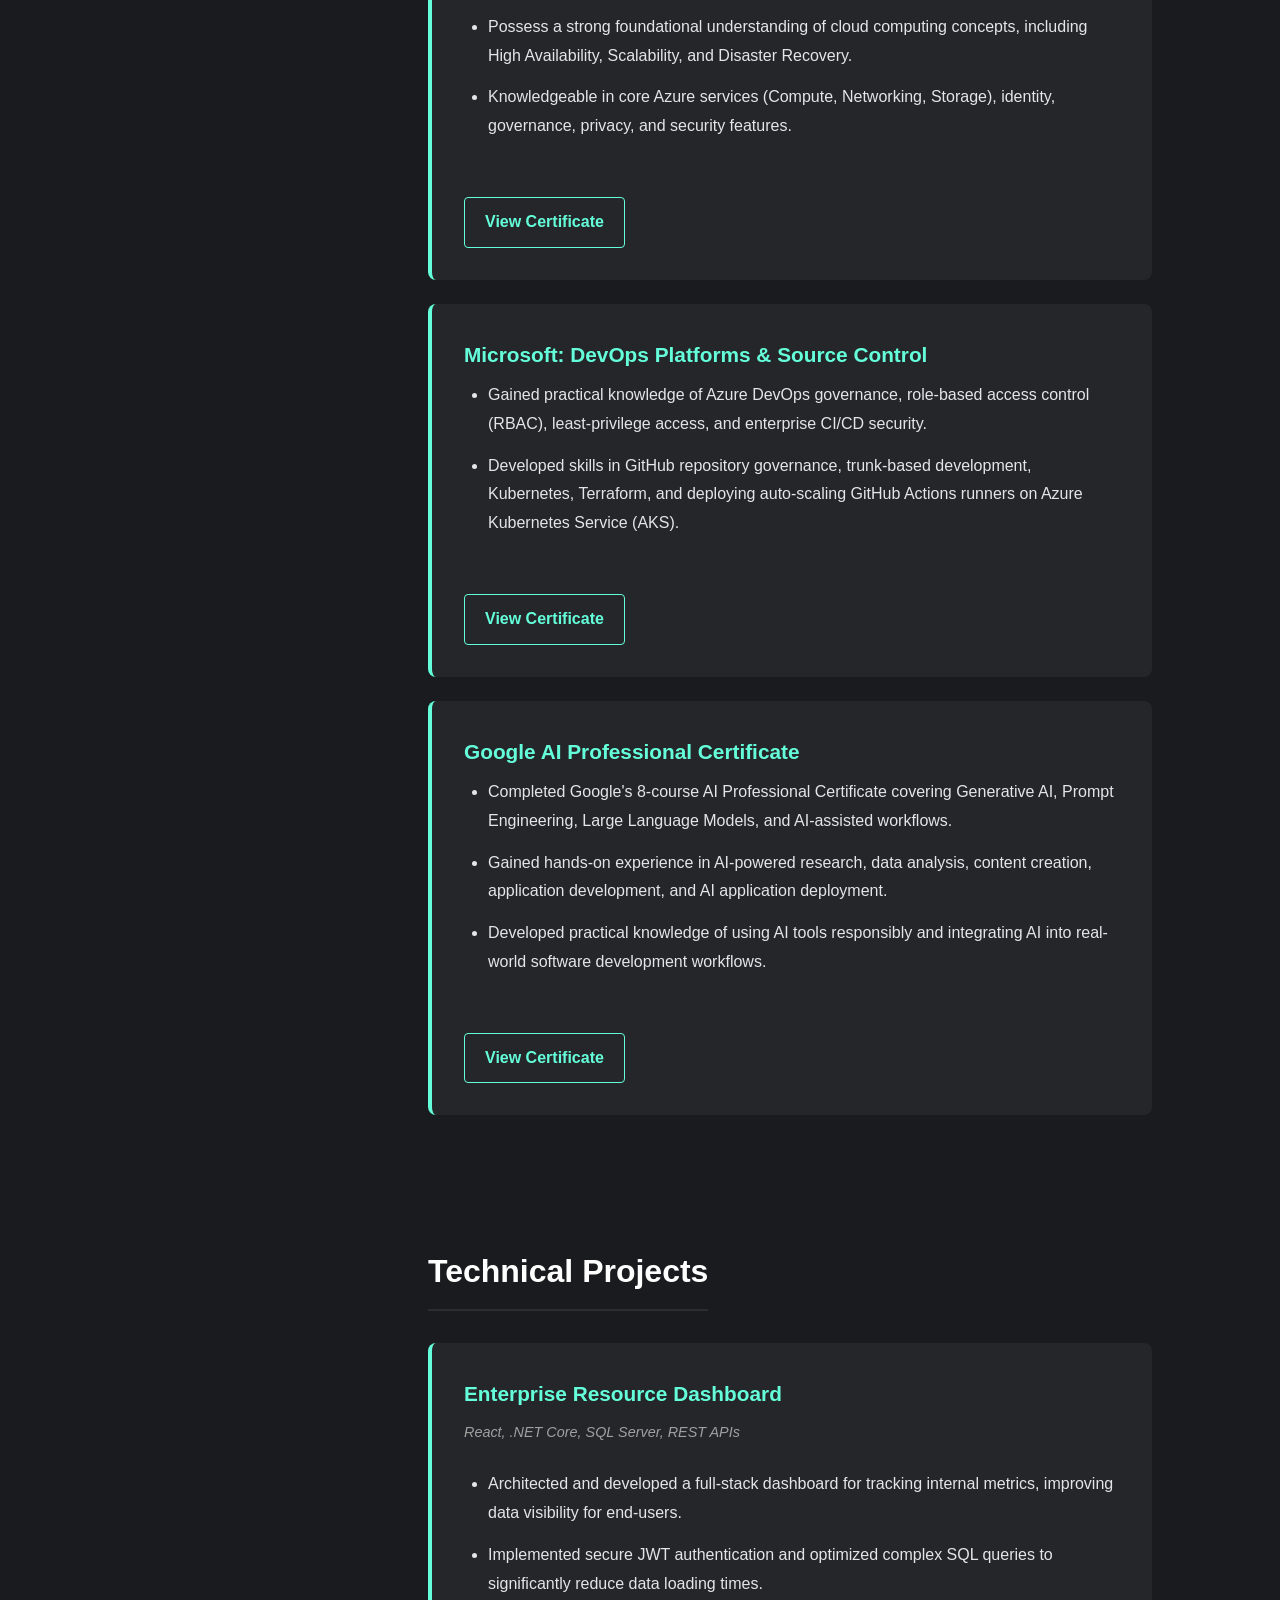
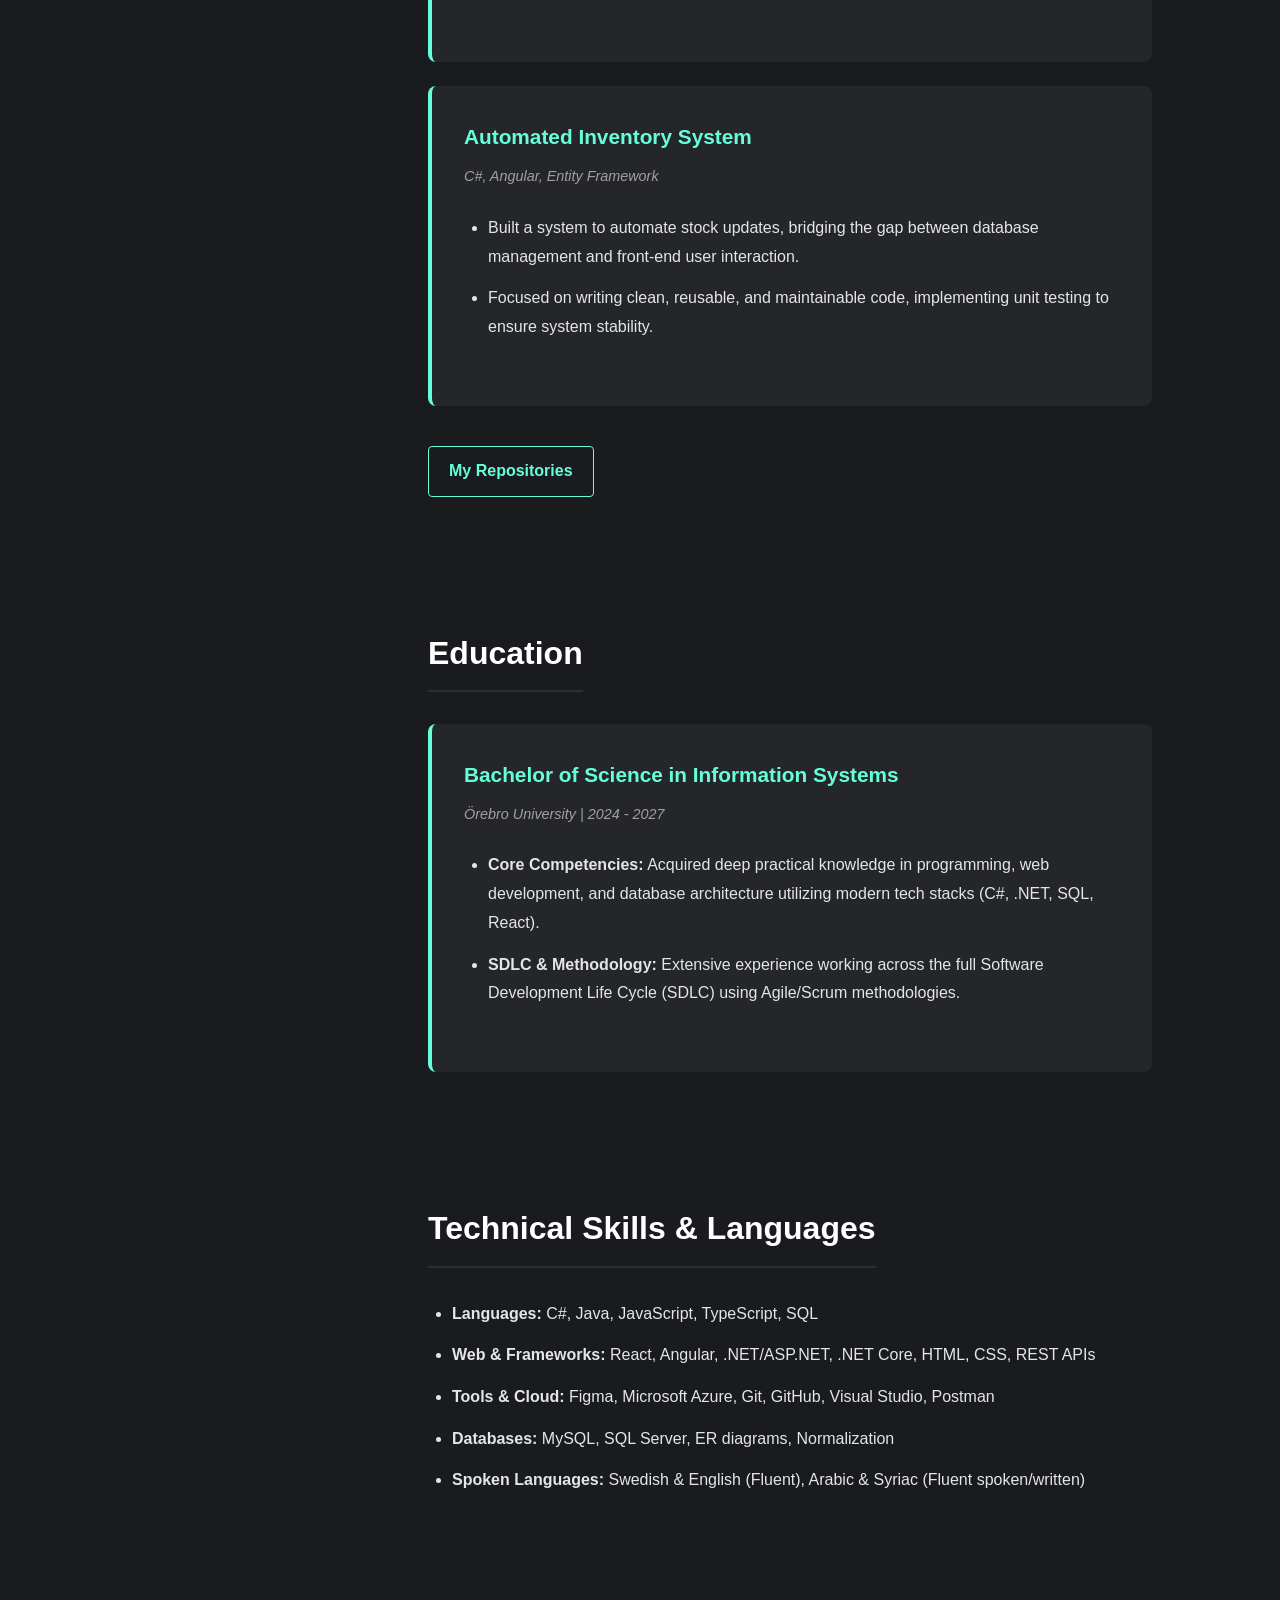
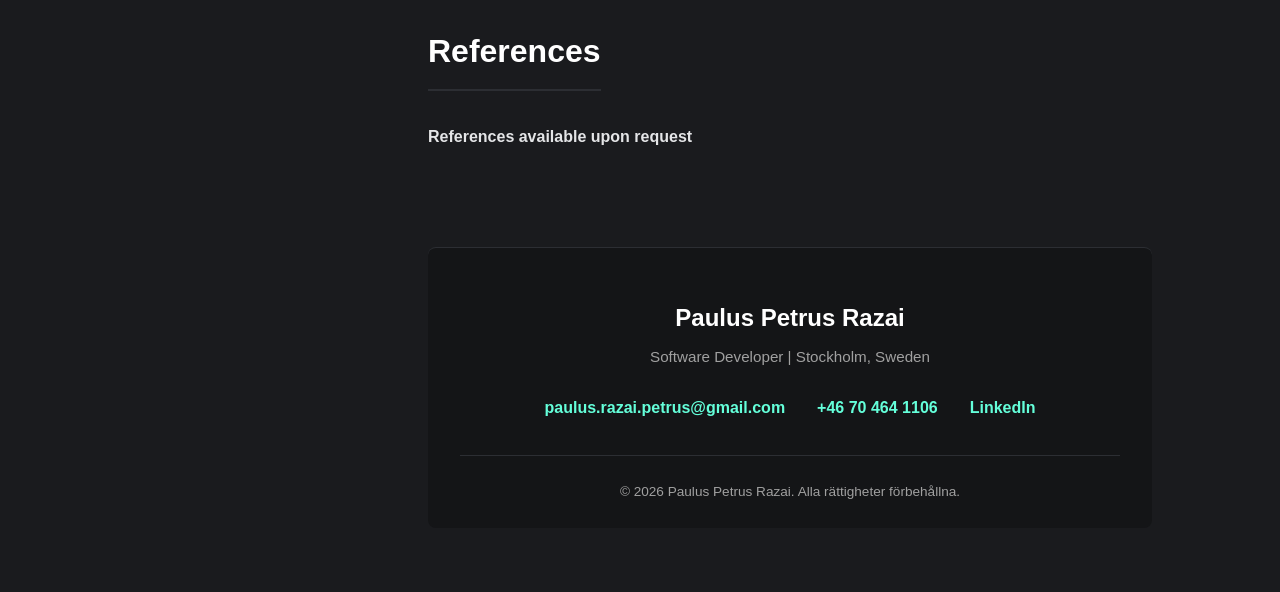
==== commit d144f693: "description" ====
--- a/index.html
+++ b/index.html
@@ -45,9 +45,13 @@
       <section id="summary">
         <h2>Profile</h2>
         <p>
-          Motivated Software Developer with full-stack experience (.NET, React,
-          SQL). Proven ability to deliver secure and scalable solutions,
-          recently promoted to core developer on the Nordic Air Defence project.
+          Motivated Software Developer and final-year Informatics student (BSc,
+          expected 2027) with hands-on full-stack experience (.NET, React, SQL).
+          Proven ability to deliver secure and scalable solutions, highlighted
+          by recent promotion to core developer on the Nordic Air Defence
+          project. Certified in Azure Fundamentals, Google AI and DevOps
+          Platforms & Source Controll. Eager to leverage software engineering
+          skills and modern AI workflows in a dynamic tech environment.
         </p>
 
         <div
